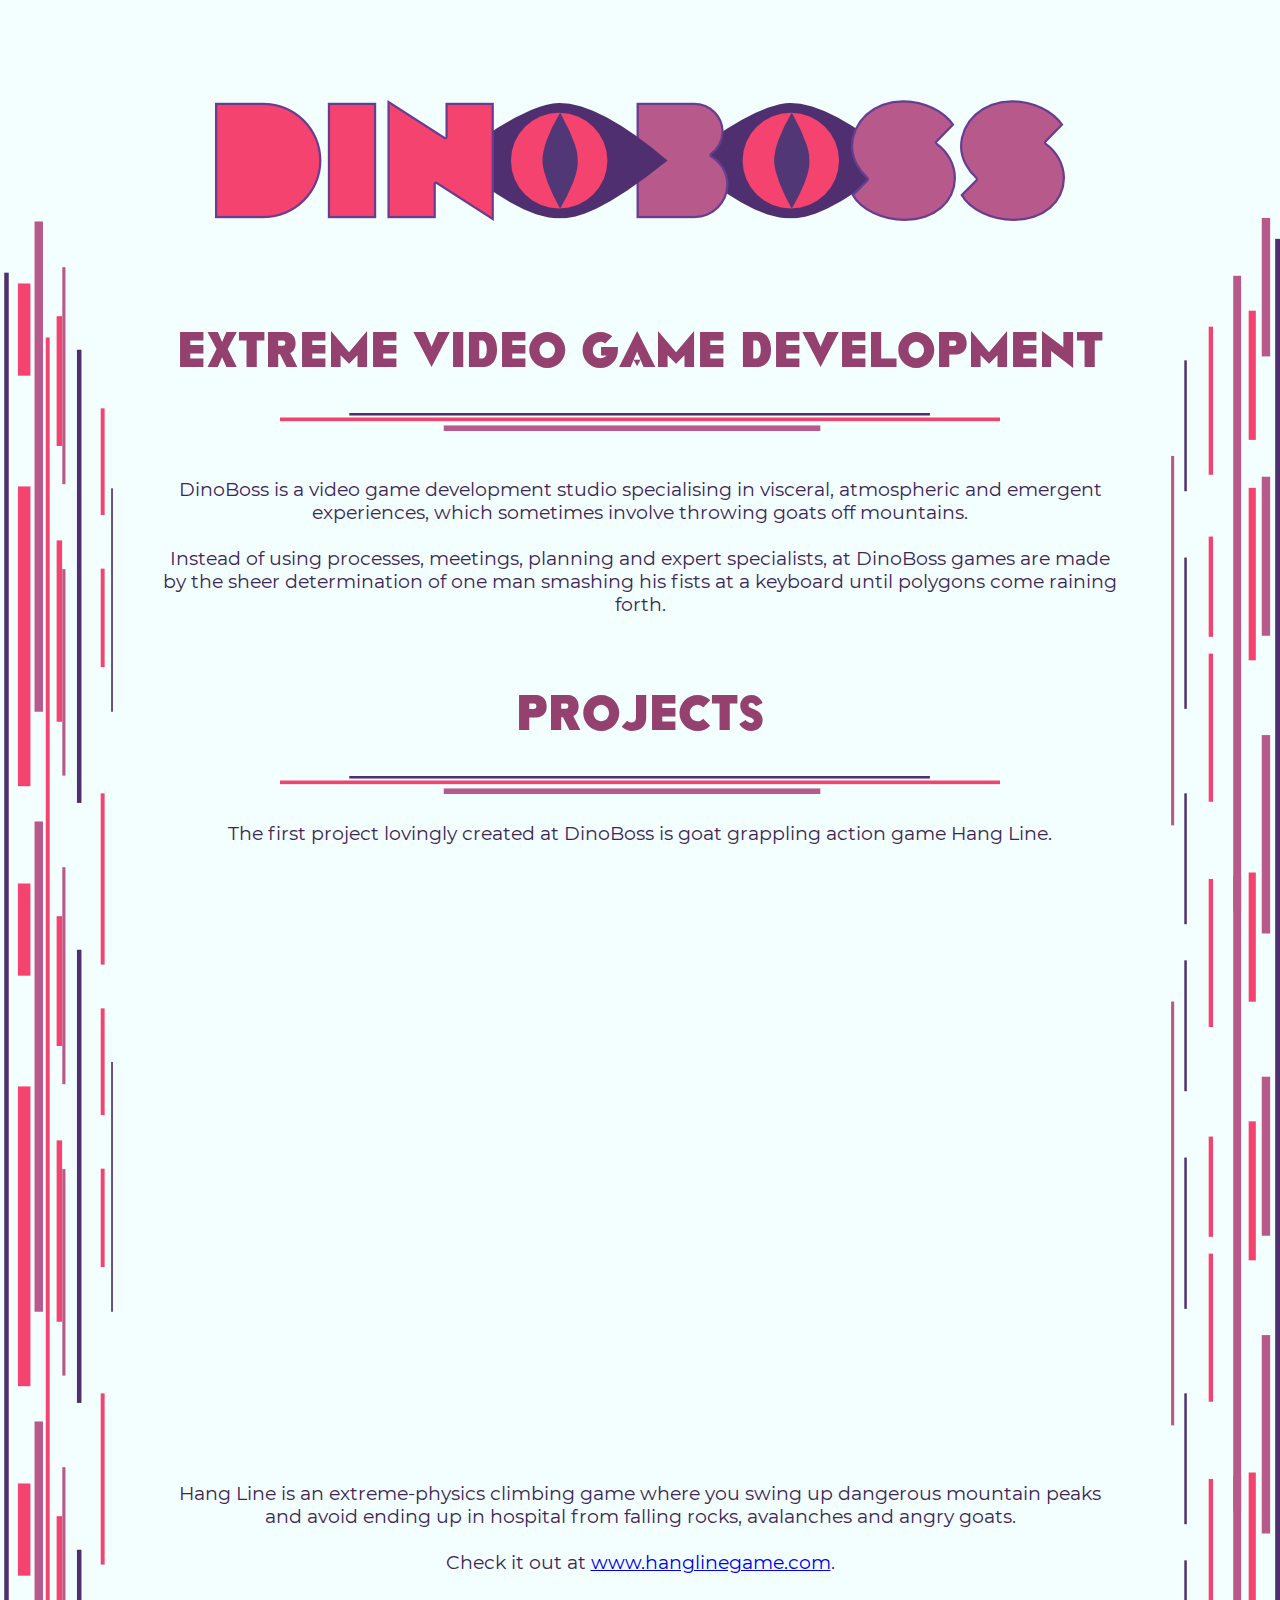
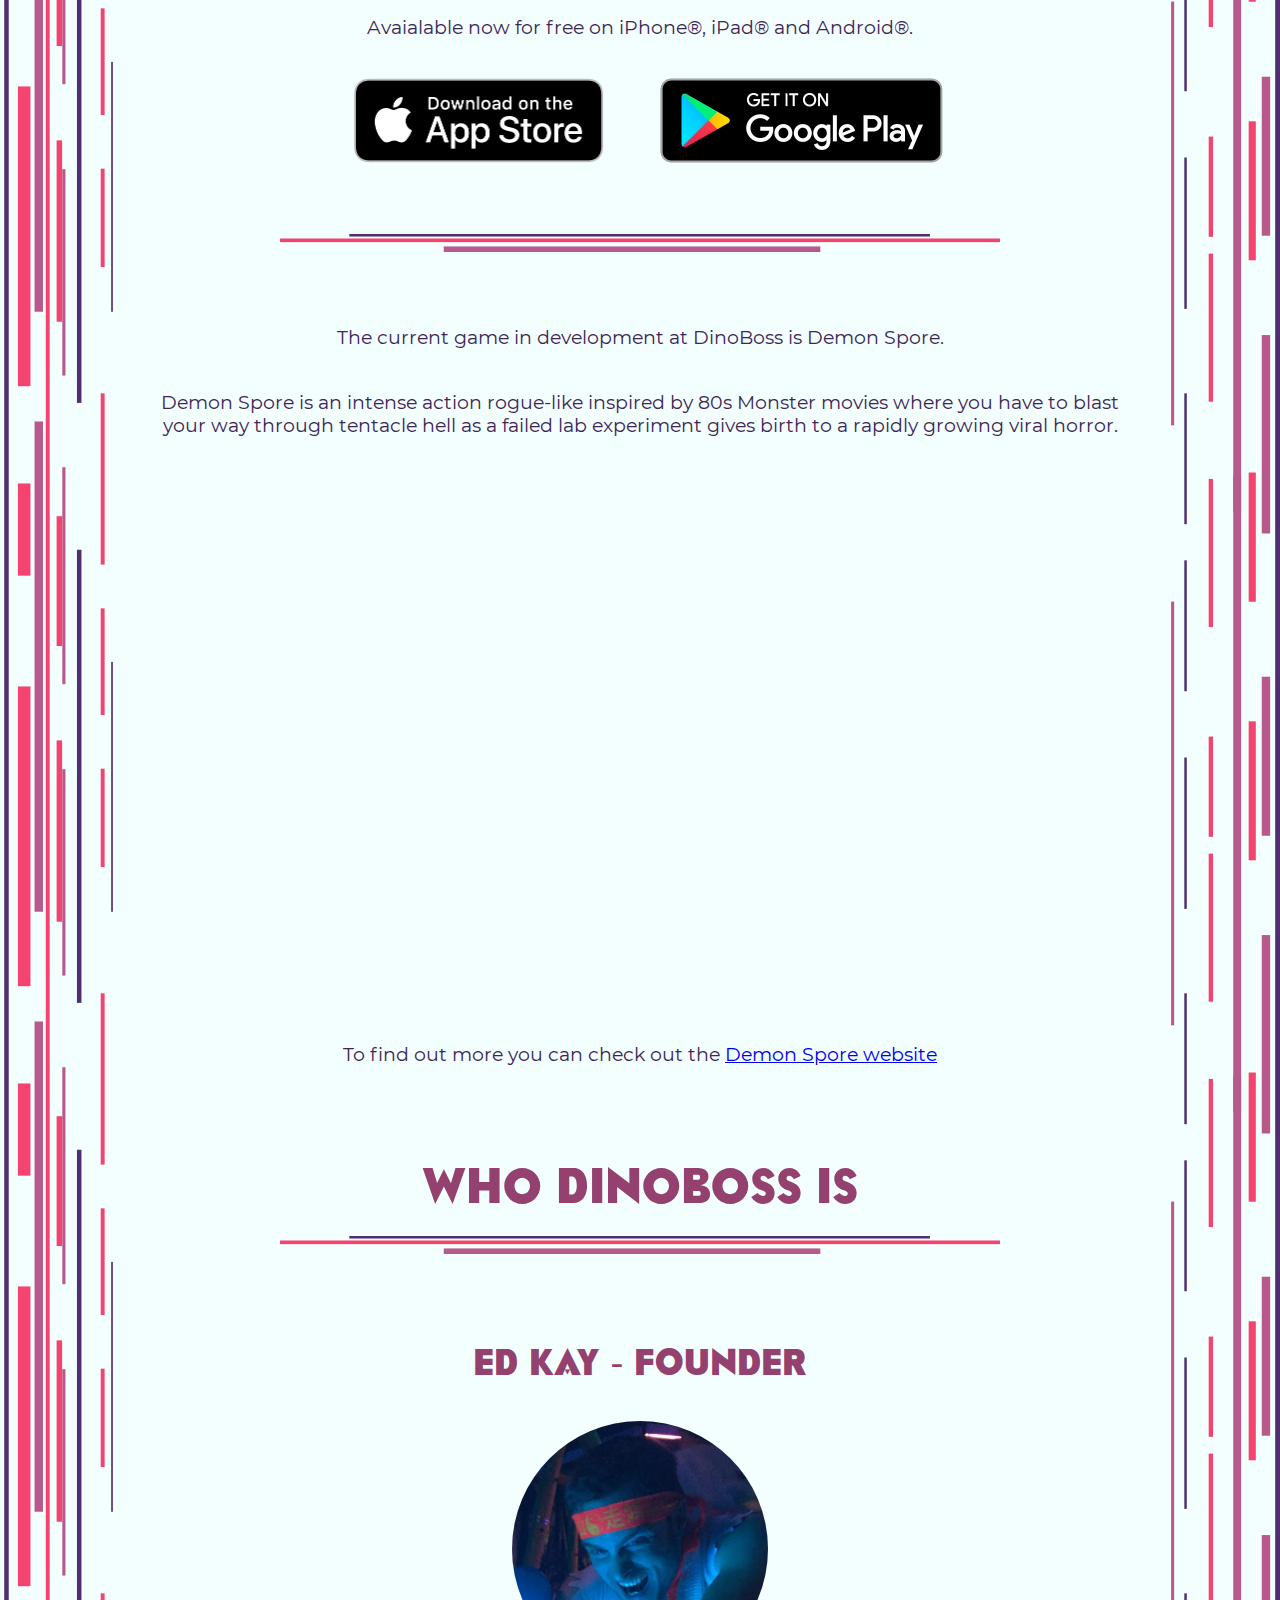
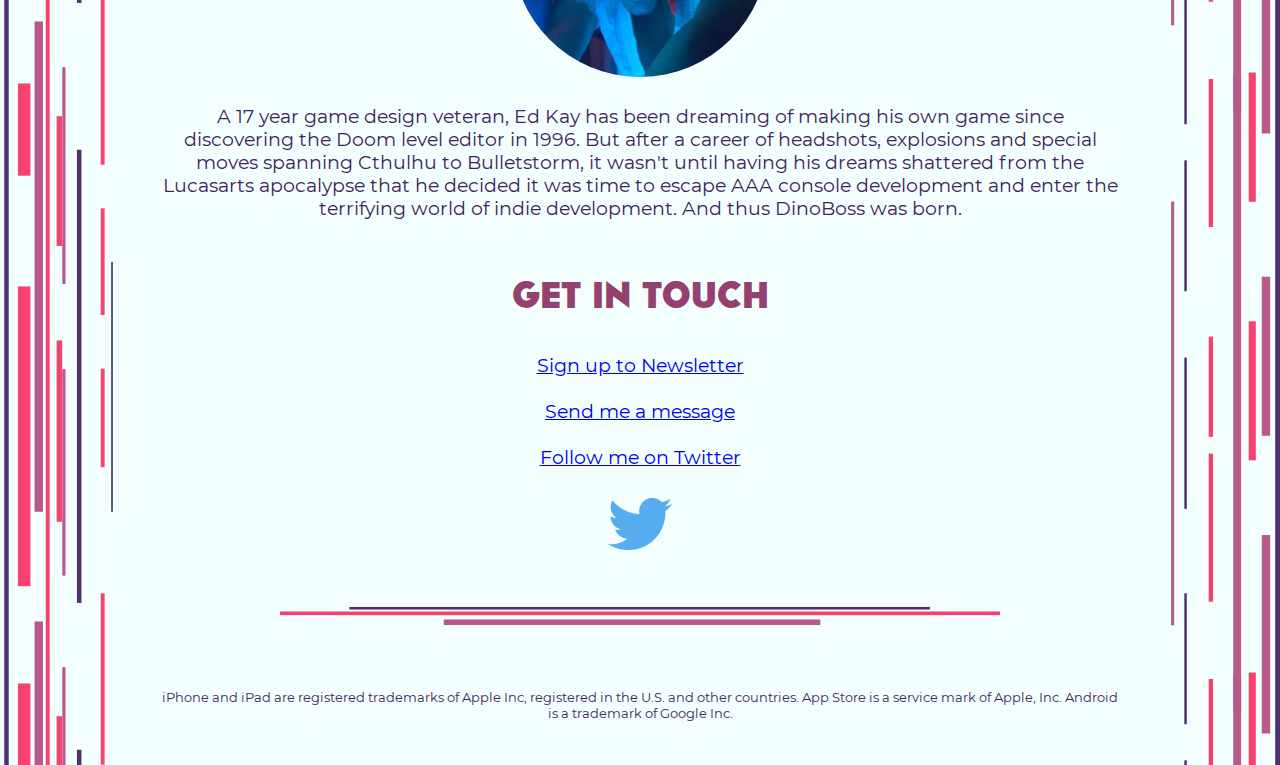
==== index.html @ c94e3060 "Update index.html" ====
<!DOCTYPE html PUBLIC "-//W3C//DTD HTML 4.01//EN" "http://www.w3.org/TR/html4/strict.dtd"><html dir="ltr" lang="en"><head><meta http-equiv="content-type" content="text/html; charset=utf-8">

          <meta name="msvalidate.01" content="3D472DB5EFBF972E5881224D2410BDEE">
          <title>DinoBoss - Extreme video game development</title>
          <link href="MainStyle.css" rel="stylesheet" type="text/css">
          <meta content="Ed Kay" name="author">
          <meta content="DinoBoss is a video game development studio specialising in visceral, atmospheric and emergent experiences, which sometimes involve throwing goats off mountains." name="description">
          <meta content="dino boss, dinoboss, hang line, hangline, line hang, climbing game, mountain climbing, grapple game, swinging, grappling hook, mountain, action game, mobile game, puzzle game, goats, avalanches, falling rocks, physics game, iPhone game, Android game" name="keywords">
          <!-- FB -->
          <meta property="og:title" content="DinoBoss">
          <meta property="og:type" content="website">
          <meta property="og:image" content="http://www.dinoboss.com/Images/HangLinePromoShot.png">
          <meta property="og:url" content="http://www.dinoboss.com">
          <meta property="og:description" content="DinoBoss is a video game development studio specialising in visceral, atmospheric and emergent experiences, which sometimes involve throwing goats off mountains.">
          <!-- TWITTER -->
          <meta name="twitter:card" content="summary">
          <meta name="twitter:url" content="http://www.dinoboss.com">
          <meta name="twitter:title" content="DinoBoss">
          <meta name="twitter:description" content="DinoBoss is a video game development studio specialising in visceral, atmospheric and emergent experiences, which sometimes involve throwing goats off mountains.">
          <meta name="twitter:image" content="http://www.dinoboss.com/Images/HangLinePromoShot.png">

          <!-- Global site tag (gtag.js) - Google Analytics -->
          <script async="" src="https://www.googletagmanager.com/gtag/js?id=UA-115454354-1"></script>
          <script>
            window.dataLayer = window.dataLayer || [];
            function gtag(){dataLayer.push(arguments);}
            gtag('js', new Date());

            gtag('config', 'UA-115454354-1');
          </script>

        </head>
        <body>
          <br><br><br>
          <br><img alt="DinoBoss Logo" src="Images/LogoDinoBoss.png" title="DinoBoss Logo"><br><br><br><br>

            <div class="container">
          <h1>EXTREME VIDEO GAME DEVELOPMENT</h1>
          <img src="Images/WebsiteLineBreak.png">
<p>

  <br>DinoBoss is a video game development studio specialising in visceral, atmospheric and emergent experiences, which sometimes involve throwing goats off mountains.
<br>
<br>
  Instead of using processes, meetings, planning and expert specialists, at DinoBoss games are made by the sheer determination of one man smashing his fists at a keyboard until polygons come raining forth.</p><p><br></p>
<h1>PROJECTS</h1>
<img src="Images/WebsiteLineBreak.png">
          <div align="center"> </div>
<br>The first project lovingly created at DinoBoss is goat grappling action game Hang Line.<br><br>

<br>
<iframe src="https://www.youtube.com/embed/0zS_PjkFmss" allowfullscreen="" width="960" height="540" frameborder="0"></iframe>
<br>
          </div>
<div class="container"> <br><br>Hang Line is an extreme-physics
            climbing game where you swing up dangerous mountain peaks and avoid
            ending up in hospital from falling rocks, avalanches and angry
            goats.</div>
<div class="container"><br></div>
<div class="container">Check it out at <a href="http://www.hanglinegame.com/index.html" title="Hang Line" target="_blank">www.hanglinegame.com</a>.</div>
<div class="container"><br>

<p>
          Avaialable now for free on iPhone®, iPad® and Android®.</p>

          <a href="https://itunes.apple.com/us/app/hang-line-mountain-climber/id1372005090" target="_blank"><img src="Images/BadgeDownloadOnTheAppStore.png" alt="Download on App Store" onload="this.width/=2;this.onload=null;"></a><a href="https://play.google.com/store/apps/details?id=com.yodo1.hanglinerescue" target="_blank"><img src="Images/BadgetDownloadOnGooglePlay.png" alt="Download on Google Play" onload="this.width/=2;this.onload=null;"></a>

          <br><br><br>
          <img src="Images/WebsiteLineBreak.png">
                    <br><br><br><br>
          The current game in development at DinoBoss is Demon Spore.
            <br><br>
                <p>Demon Spore is an intense action rogue-like inspired by 80s Monster movies where you have to blast your way through tentacle hell as a failed lab experiment gives birth to a rapidly growing viral horror.</p>
                <br>

                <iframe width="960" height="540" src="https://www.youtube.com/embed/n76jqC1rNPI" title="Demon Spore" frameborder="0" allow="accelerometer; autoplay; clipboard-write; encrypted-media; gyroscope; picture-in-picture" allowfullscreen>
                </iframe>
                    <p>To find out more you can check out the <a href="http://www.demonspore.com" title="Hang Line" target="_blank">Demon Spore website</a></p>
                      <br><br>

        </div>
<div class="container">
<h1>WHO DINOBOSS IS<img src="Images/WebsiteLineBreak.png"></h1>
<h3><br>ED KAY - FOUNDER</h3><img src="Images/ProfileImage.png"></div>
<div class="container"><br>A 17 year game design veteran, Ed Kay has been dreaming of making his own game since discovering the Doom level editor in 1996. But after a career of headshots, explosions and special moves spanning Cthulhu to Bulletstorm, it wasn't until having his dreams shattered from the Lucasarts apocalypse that he decided it was time to escape AAA console development and enter the terrifying world of indie development. And thus DinoBoss was born.</div>
<div class="container"><br>
<h3>GET IN TOUCH</h3>
    <a target="_top" title="Sign up to Newsletter" href="Newsletter.html">Sign up to Newsletter</a>
    <br><br>
    <a target="_blank" title="Get in touch" href="ContactForm.html">Send me a message
    </a>
  <br><br>
  <a target="_blank" title="Ed on Twitter" href="https://twitter.com/edform">
    Follow me on Twitter</a>
    <br><br>
    <a target="_blank" title="Ed on Twitter" href="https://twitter.com/edform">
    <img style="width: 64px; height: 64px;" alt="Ed on twitter" src="Images/twitter-128.png">
    </a>
<br><br><br>
<img src="Images/WebsiteLineBreak.png"></div><div class="container"><br><br>
<p style="font-size: small;">
iPhone and iPad are registered trademarks of Apple Inc, registered in the U.S. and other countries. App Store is a service mark of Apple, Inc. Android is a trademark of Google Inc.</p>
</div>
<br>
</body></html>
---- MainStyle.css ----
@font-face {

  font-family: "rainfall";

src: url("Fonts/rainfall.otf");
}

@font-face {

  font-family: "montserrat";

src: url("Fonts/montserrat-regular.ttf");
}

body {
  font-family: "montserrat";
  color: #3E2556;
  background-color: #F3FFFF;
  font-variant: normal;
  background-image: url("Images/WebsiteDinobossBackgroundTop.png"), url("Images/WebsiteDinobossBackground.png");
  background-repeat: no-repeat, repeat-y;
  letter-spacing: normal;
  word-spacing: normal;
  -moz-text-size-adjust: 200%;
  -webkit-text-size-adjust: 200%;
  -ms-text-size-adjust: 200%;
    background-position: center top;
    text-align: center;
}

.column-left {
  float: left;
  width: 33%;
}

.column-right {
  float: right;
  width: 33%;
}

.column-center {
  display: inline-block;
  width: 33%;
}

.halfscaledimage {
  transform: scale(0.5);
  display: block;
  margin-right: auto;
  margin-left: auto;
}

.container {
  width: 960px;
  margin-right: auto;
  margin-left: auto;
}

.screenshots {
  width: 960px;
  margin-right: auto;
  margin-left: auto;
  transform: scale(0.5);
}

h1 {
  font-family: "rainfall";
  color: #95416F;
  letter-spacing: normal;
  word-spacing: normal;
  font-size: 50px;
  font-weight: normal;
  -moz-text-size-adjust: 200%;
  -webkit-text-size-adjust: 200%;
  -ms-text-size-adjust: 200%;
}

h2 {
  font-size: 26px;
  font-weight: normal;
}

h3 {
  font-family: "rainfall";
  font-size: 37px;
  color: #95416F;
  border-top-style: none;
  border-right-style: none;
  border-bottom-style: none;
  border-left-style: none;
  font-weight: normal;
  letter-spacing: normal;
  word-spacing: normal;
}

form {
  background-color: #F1D0DB;
  margin-right: auto;
  margin-left: auto;
  width: 760px;
  border-top-color: #5d3f82;
  border-right-color: #5d3f82;
  border-bottom-color: #5d3f82;
  border-left-color: #5d3f82;
  border-top-width: 0px;
  border-right-width: 0px;
  border-bottom-width: 0px;
  border-left-width: 0px;
  border-top-style: solid;
  border-right-style: solid;
  border-bottom-style: solid;
  border-left-style: solid;
  border-radius: 10px;
  padding-top: 0px;
  padding-right: 0px;
  padding-bottom: 0px;
  padding-left: 0px;
}

.txtbox {
  width: 240px;
}

.field_label {
  text-align: right;
}

.field_input {
  text-align: left;
}

input {
  font-family: "montserrat";
  font-size: 22px;
  font-style: normal;
  font-weight: normal;
  padding-top: 5px;
  padding-right: 5px;
  padding-bottom: 5px;
  padding-left: 5px;
  border-top-width: 3px;
  border-right-width: 3px;
  border-bottom-width: 3px;
  border-left-width: 3px;
  border-top-style: solid;
  border-right-style: solid;
  border-bottom-style: solid;
  border-left-style: solid;
  border-top-color: #63369e;
  border-right-color: #63369e;
  border-bottom-color: #63369e;
  border-left-color: #63369e;
  border-radius: 5px;
}

input[type="text"] {
  width: 300px;
}

input[type="email"] {
  width: 300px;
}

input[type="text"]:focus {
  border-top-color: #333333;
  border-right-color: #333333;
  border-bottom-color: #333333;
  border-left-color: #333333;
  border-top-width: 4px;
  border-right-width: 4px;
  border-bottom-width: 4px;
  border-left-width: 4px;
}

input[type="submit"] {
animation-name: flashanim;
animation-duration: 3s;
animation-iteration-count: infinite;
}

textarea
{
   font-size: 16px;
}


.attentiongrabberbutton {
    animation-name: flashanim;
    animation-duration: 3s;
    animation-iteration-count: infinite;
}

.button {
  font-family: "rainfall";
  font-size: 32px;
  color: #ffffff;
  background-color: #63369e;
  padding-top: 15px;
  padding-right: 50px;
  padding-left: 50px;
  padding-bottom: 10px;
  background-image: none;
  background-repeat: repeat;
  background-attachment: scroll;
  background-position: 0% 0%;
  border-top-width: 0px;
  border-right-width: 0px;
  border-bottom-width: 0px;
  border-left-width: 0px;
  border-top-style: none;
  border-right-style: none;
  border-bottom-style: none;
  border-left-style: none;
  cursor: pointer;
  border-radius: 12px;

    position: relative;
    border: none;
    text-align: center;
    -webkit-transition-duration: 0.4s; /* Safari */
    transition-duration: 0.4s;
    text-decoration: none;
    overflow: hidden;
    cursor: pointer;
}

.button:active {
  animation-name: buttonanimonclick;
  animation-duration: 1s;
}


@keyframes buttonanimonclick {
      from {
        background-color: #DEDCF5;
      }

      50% {
        background-color: #63369e;
      }

      to {
        background-color: #DEDCF5;
      }
}

@keyframes flashanim {
      from {
        background-color: #CC0066;
      }

      50% {
        background-color: #DEDCF5;
      }

      to {
        background-color: #CC0066;
      }
}

@keyframes flashanimborder {
      from {
        border-color: #63369e;
        background-color: #FFFFFF;
      }

      50% {
        border-color: #DEDCF5;
        background-color: #ccc9f2;
      }

      to {
        border-color: #63369e;
        background-color: #FFFFFF;
      }
}

@keyframes pulse {
  from {
    transform: scale3d(1, 1, 1);
  }

  50% {
    transform: scale3d(1.1, 1.1, 1.1);
  }

  to {
    transform: scale3d(1, 1, 1);
  }
}

@media (min-width: 858px) {
    html {
        font-size: 25px;
    }
}

@media (min-width: 780px) {
    html {
        font-size: 23px;
    }
}

@media (min-width: 702px) {
    html {
        font-size: 21px;
    }
}

@media (min-width: 724px) {
    html {
        font-size: 19px;
    }
}

@media (max-width: 623px) {
    html {
        font-size: 17px;
    }
}
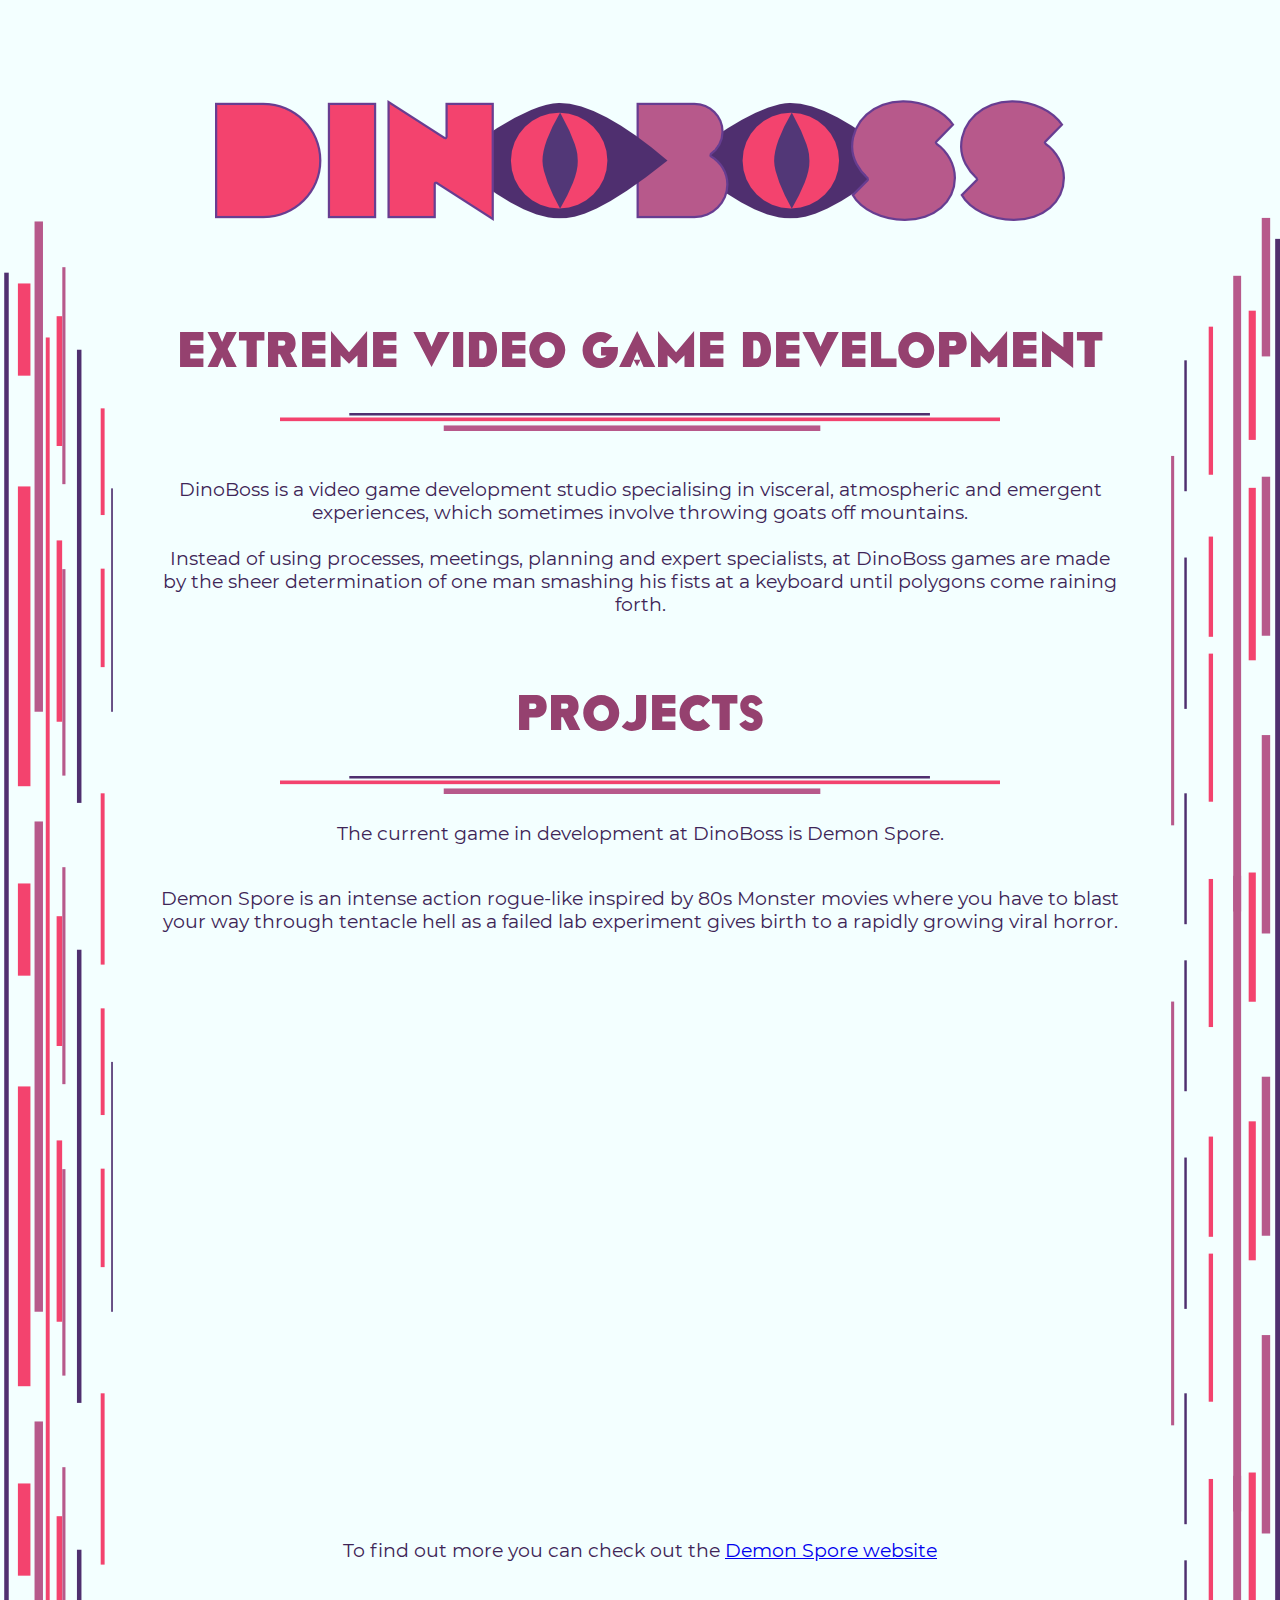
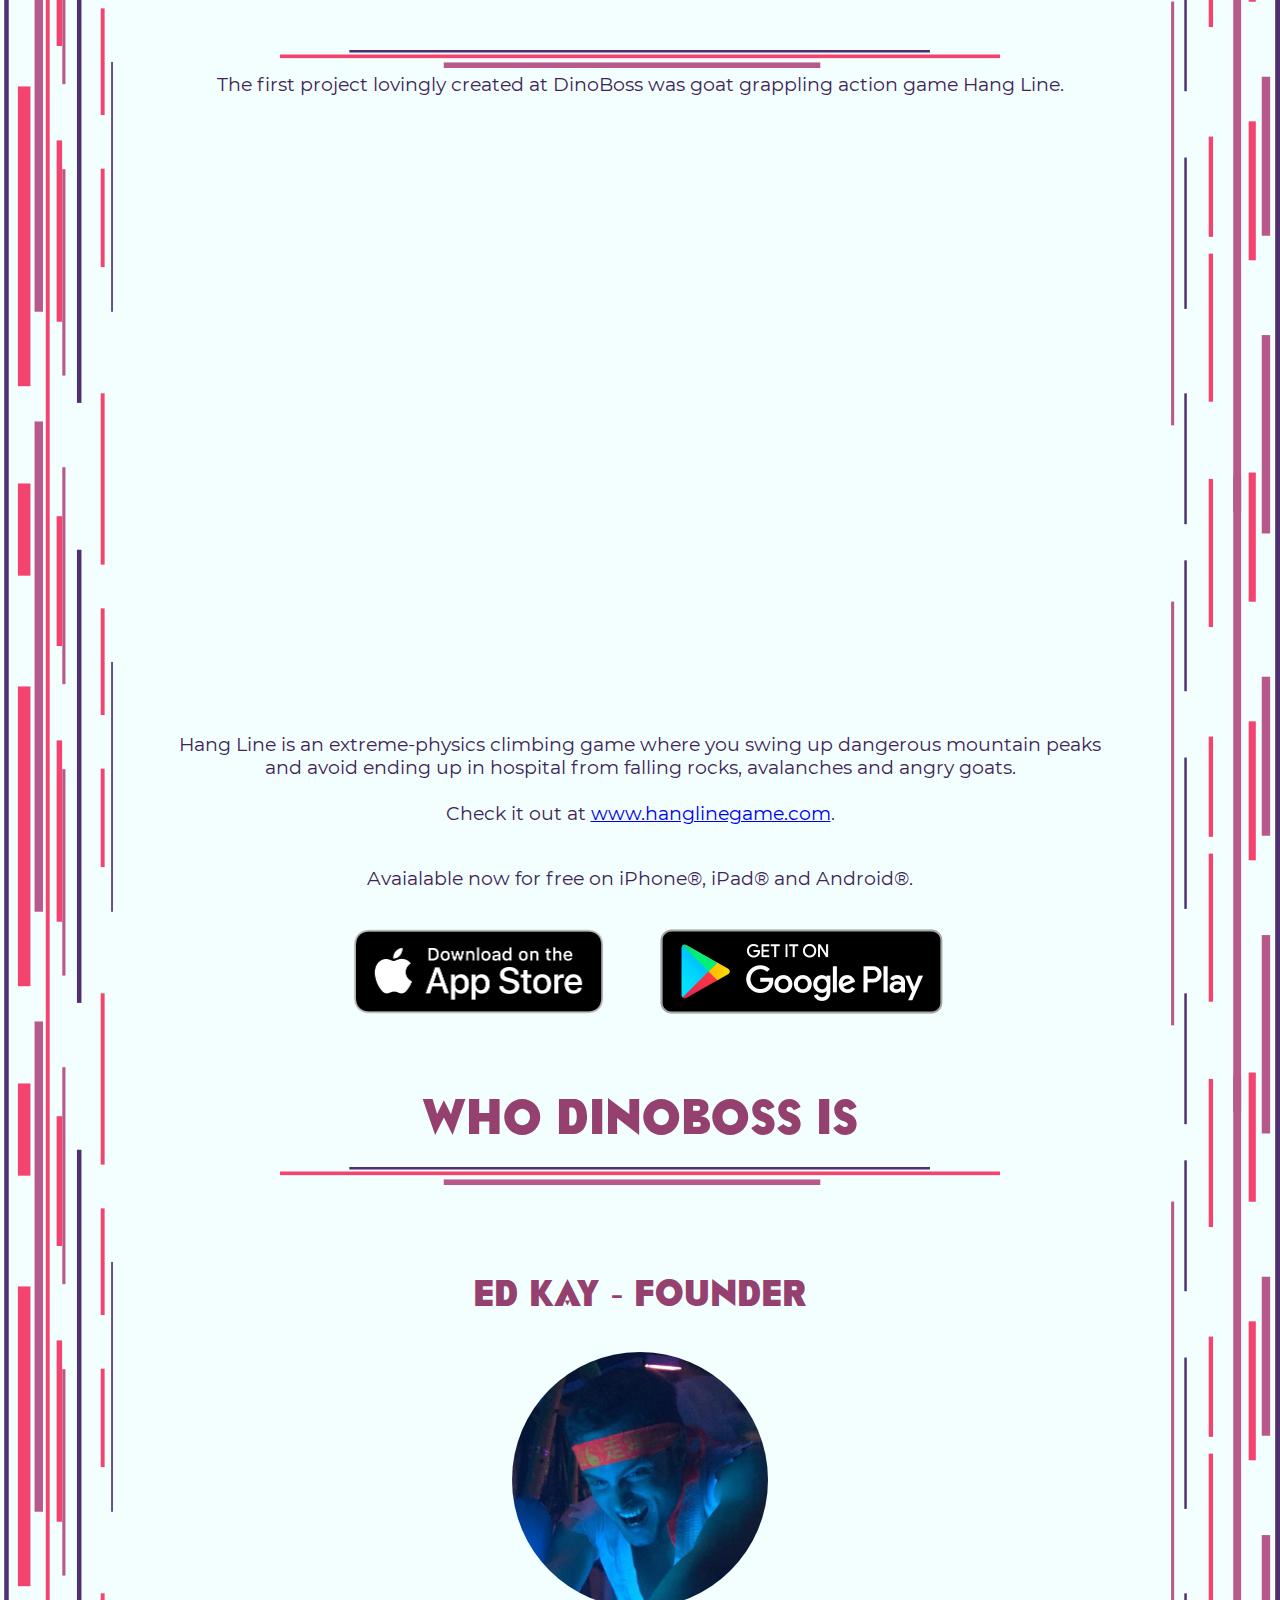
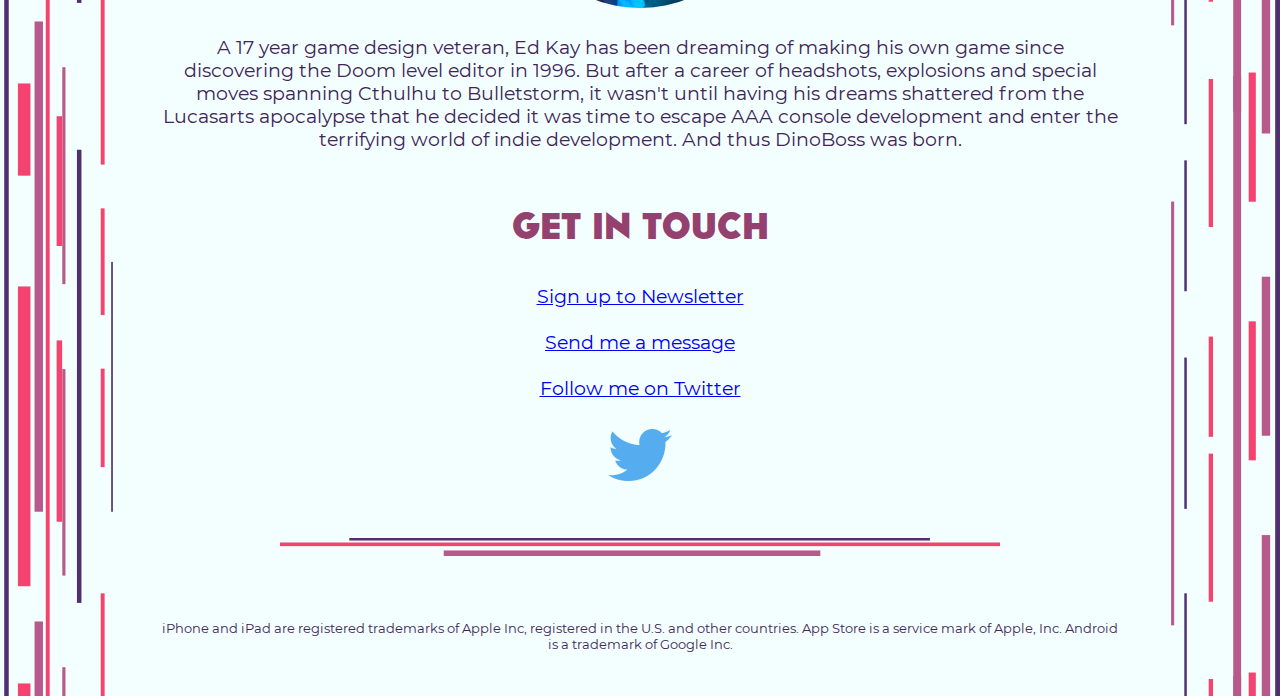
==== commit f7e4fbf4: "Update index.html" ====
--- a/index.html
+++ b/index.html
@@ -47,9 +47,22 @@
 <br>
   Instead of using processes, meetings, planning and expert specialists, at DinoBoss games are made by the sheer determination of one man smashing his fists at a keyboard until polygons come raining forth.</p><p><br></p>
 <h1>PROJECTS</h1>
+
 <img src="Images/WebsiteLineBreak.png">
-          <div align="center"> </div>
-<br>The first project lovingly created at DinoBoss is goat grappling action game Hang Line.<br><br>
+          <br><br>
+The current game in development at DinoBoss is Demon Spore.
+  <br><br>
+      <p>Demon Spore is an intense action rogue-like inspired by 80s Monster movies where you have to blast your way through tentacle hell as a failed lab experiment gives birth to a rapidly growing viral horror.</p>
+      <br>
+
+      <iframe width="960" height="540" src="https://www.youtube.com/embed/n76jqC1rNPI" title="Demon Spore" frameborder="0" allow="accelerometer; autoplay; clipboard-write; encrypted-media; gyroscope; picture-in-picture" allowfullscreen>
+      </iframe>
+          <p>To find out more you can check out the <a href="http://www.demonspore.com" title="Hang Line" target="_blank">Demon Spore website</a></p>
+            <br><br><br>
+
+<img src="Images/WebsiteLineBreak.png">
+
+<br>The first project lovingly created at DinoBoss was goat grappling action game Hang Line.<br><br>
 
 <br>
 <iframe src="https://www.youtube.com/embed/0zS_PjkFmss" allowfullscreen="" width="960" height="540" frameborder="0"></iframe>
@@ -68,19 +81,7 @@
 
           <a href="https://itunes.apple.com/us/app/hang-line-mountain-climber/id1372005090" target="_blank"><img src="Images/BadgeDownloadOnTheAppStore.png" alt="Download on App Store" onload="this.width/=2;this.onload=null;"></a><a href="https://play.google.com/store/apps/details?id=com.yodo1.hanglinerescue" target="_blank"><img src="Images/BadgetDownloadOnGooglePlay.png" alt="Download on Google Play" onload="this.width/=2;this.onload=null;"></a>
 
-          <br><br><br>
-          <img src="Images/WebsiteLineBreak.png">
-                    <br><br><br><br>
-          The current game in development at DinoBoss is Demon Spore.
-            <br><br>
-                <p>Demon Spore is an intense action rogue-like inspired by 80s Monster movies where you have to blast your way through tentacle hell as a failed lab experiment gives birth to a rapidly growing viral horror.</p>
-                <br>
-
-                <iframe width="960" height="540" src="https://www.youtube.com/embed/n76jqC1rNPI" title="Demon Spore" frameborder="0" allow="accelerometer; autoplay; clipboard-write; encrypted-media; gyroscope; picture-in-picture" allowfullscreen>
-                </iframe>
-                    <p>To find out more you can check out the <a href="http://www.demonspore.com" title="Hang Line" target="_blank">Demon Spore website</a></p>
-                      <br><br>
-
+  <br><br>
         </div>
 <div class="container">
 <h1>WHO DINOBOSS IS<img src="Images/WebsiteLineBreak.png"></h1>
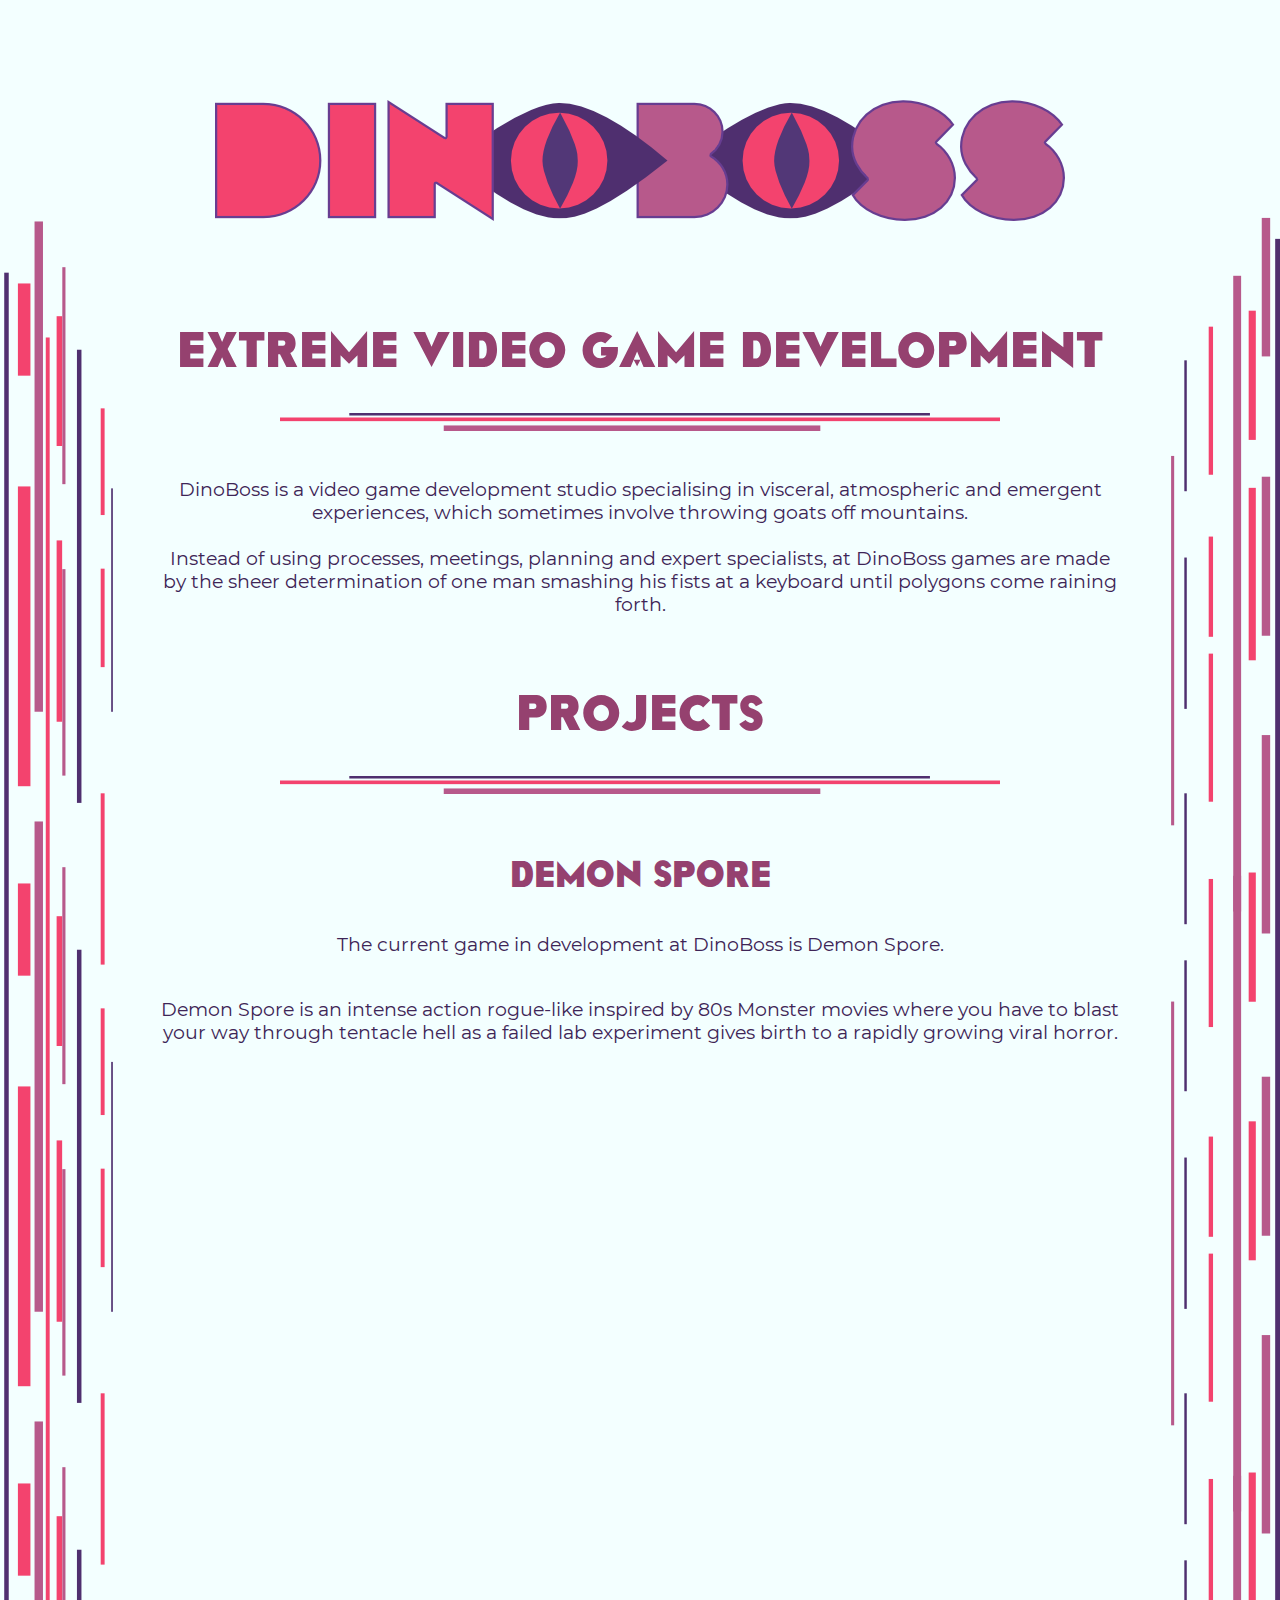
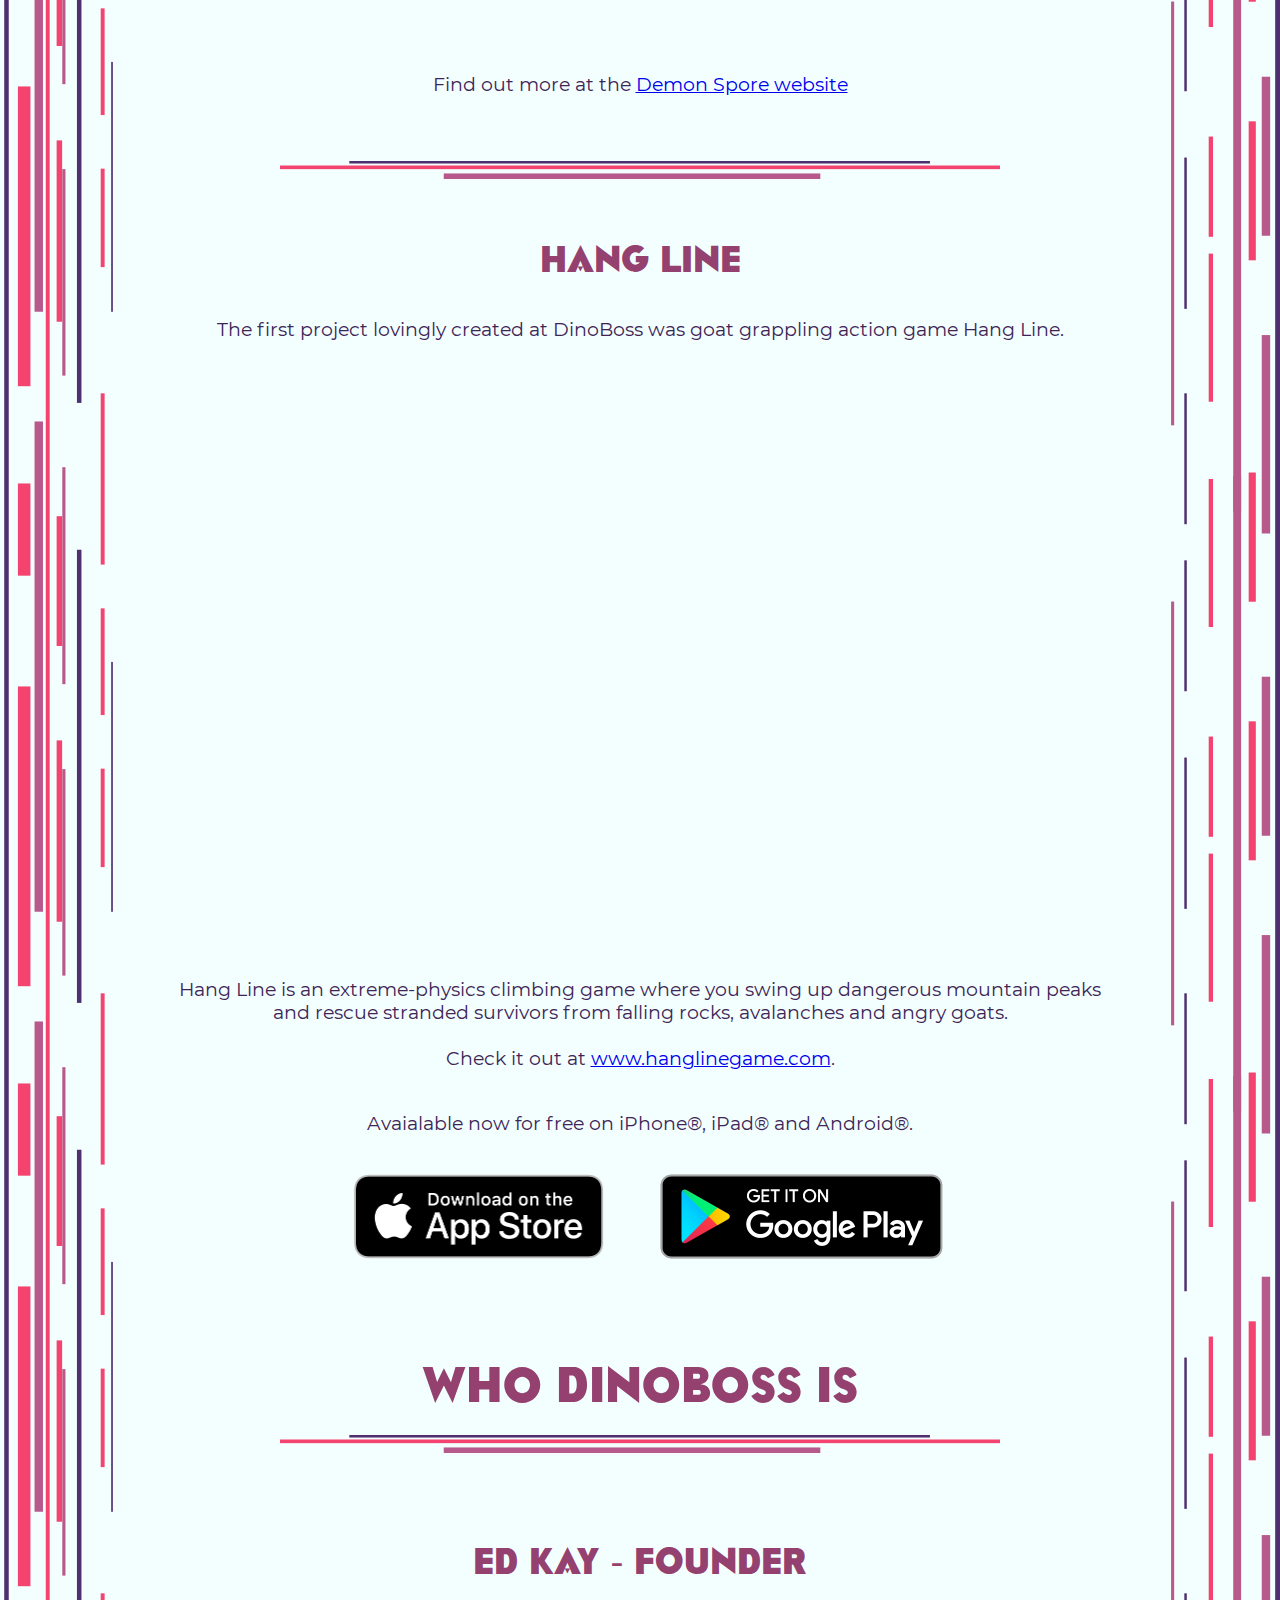
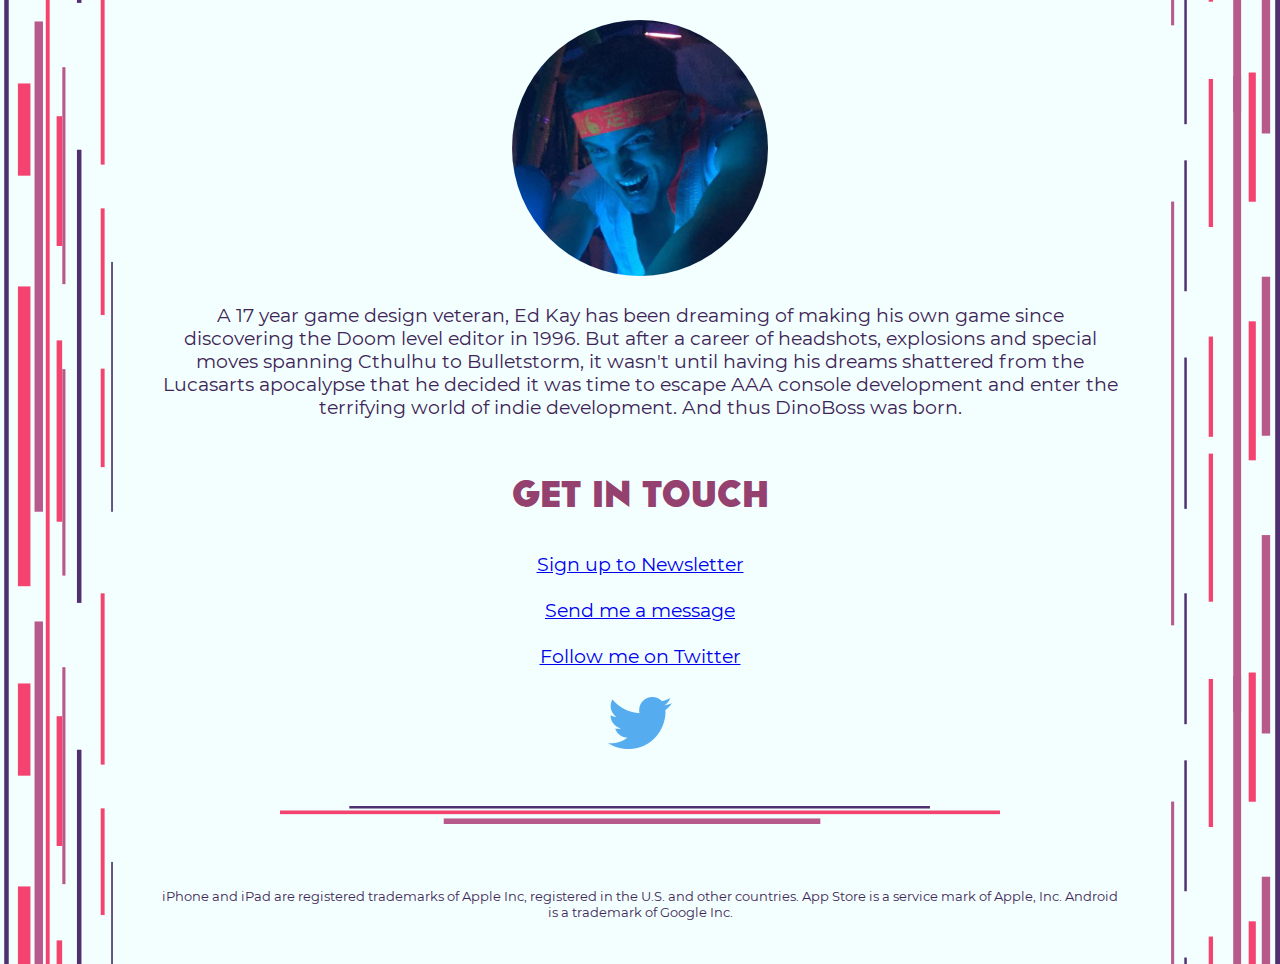
==== commit 0c426d4f: "Update index.html" ====
--- a/index.html
+++ b/index.html
@@ -50,27 +50,29 @@
 
 <img src="Images/WebsiteLineBreak.png">
           <br><br>
+          <h3>Demon Spore</h3>
 The current game in development at DinoBoss is Demon Spore.
   <br><br>
       <p>Demon Spore is an intense action rogue-like inspired by 80s Monster movies where you have to blast your way through tentacle hell as a failed lab experiment gives birth to a rapidly growing viral horror.</p>
       <br>
 
       <iframe width="960" height="540" src="https://www.youtube.com/embed/n76jqC1rNPI" title="Demon Spore" frameborder="0" allow="accelerometer; autoplay; clipboard-write; encrypted-media; gyroscope; picture-in-picture" allowfullscreen>
-      </iframe>
-          <p>To find out more you can check out the <a href="http://www.demonspore.com" title="Hang Line" target="_blank">Demon Spore website</a></p>
-            <br><br><br>
+      </iframe><br><br>
+          <p>Find out more at the <a href="http://www.demonspore.com" title="Hang Line" target="_blank">Demon Spore website</a></p>
+            <br><br>
 
 <img src="Images/WebsiteLineBreak.png">
-
-<br>The first project lovingly created at DinoBoss was goat grappling action game Hang Line.<br><br>
+<br>
+<br>
+<h3>Hang Line</h3>
+The first project lovingly created at DinoBoss was goat grappling action game Hang Line.<br><br>
 
 <br>
 <iframe src="https://www.youtube.com/embed/0zS_PjkFmss" allowfullscreen="" width="960" height="540" frameborder="0"></iframe>
 <br>
           </div>
 <div class="container"> <br><br>Hang Line is an extreme-physics
-            climbing game where you swing up dangerous mountain peaks and avoid
-            ending up in hospital from falling rocks, avalanches and angry
+            climbing game where you swing up dangerous mountain peaks and rescue stranded survivors from falling rocks, avalanches and angry
             goats.</div>
 <div class="container"><br></div>
 <div class="container">Check it out at <a href="http://www.hanglinegame.com/index.html" title="Hang Line" target="_blank">www.hanglinegame.com</a>.</div>
@@ -81,7 +83,7 @@
 
           <a href="https://itunes.apple.com/us/app/hang-line-mountain-climber/id1372005090" target="_blank"><img src="Images/BadgeDownloadOnTheAppStore.png" alt="Download on App Store" onload="this.width/=2;this.onload=null;"></a><a href="https://play.google.com/store/apps/details?id=com.yodo1.hanglinerescue" target="_blank"><img src="Images/BadgetDownloadOnGooglePlay.png" alt="Download on Google Play" onload="this.width/=2;this.onload=null;"></a>
 
-  <br><br>
+  <br><br><br>
         </div>
 <div class="container">
 <h1>WHO DINOBOSS IS<img src="Images/WebsiteLineBreak.png"></h1>
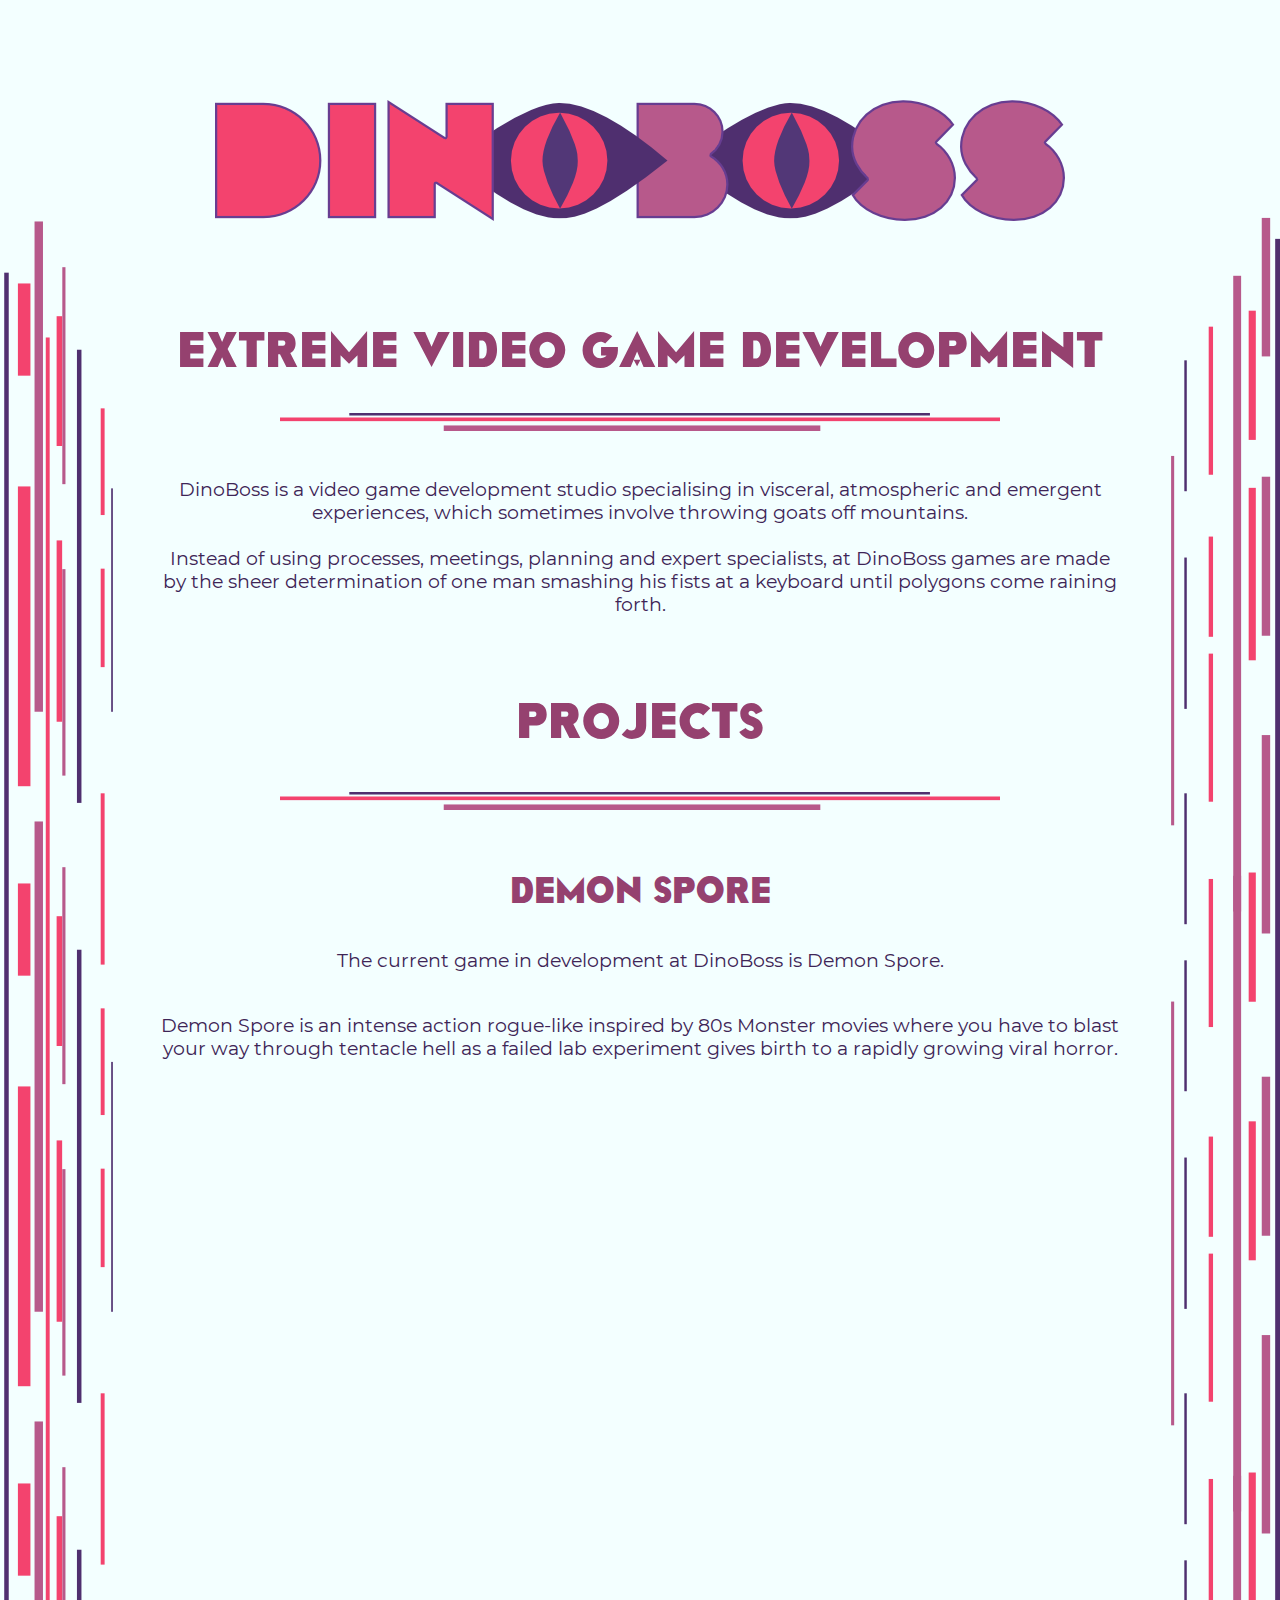
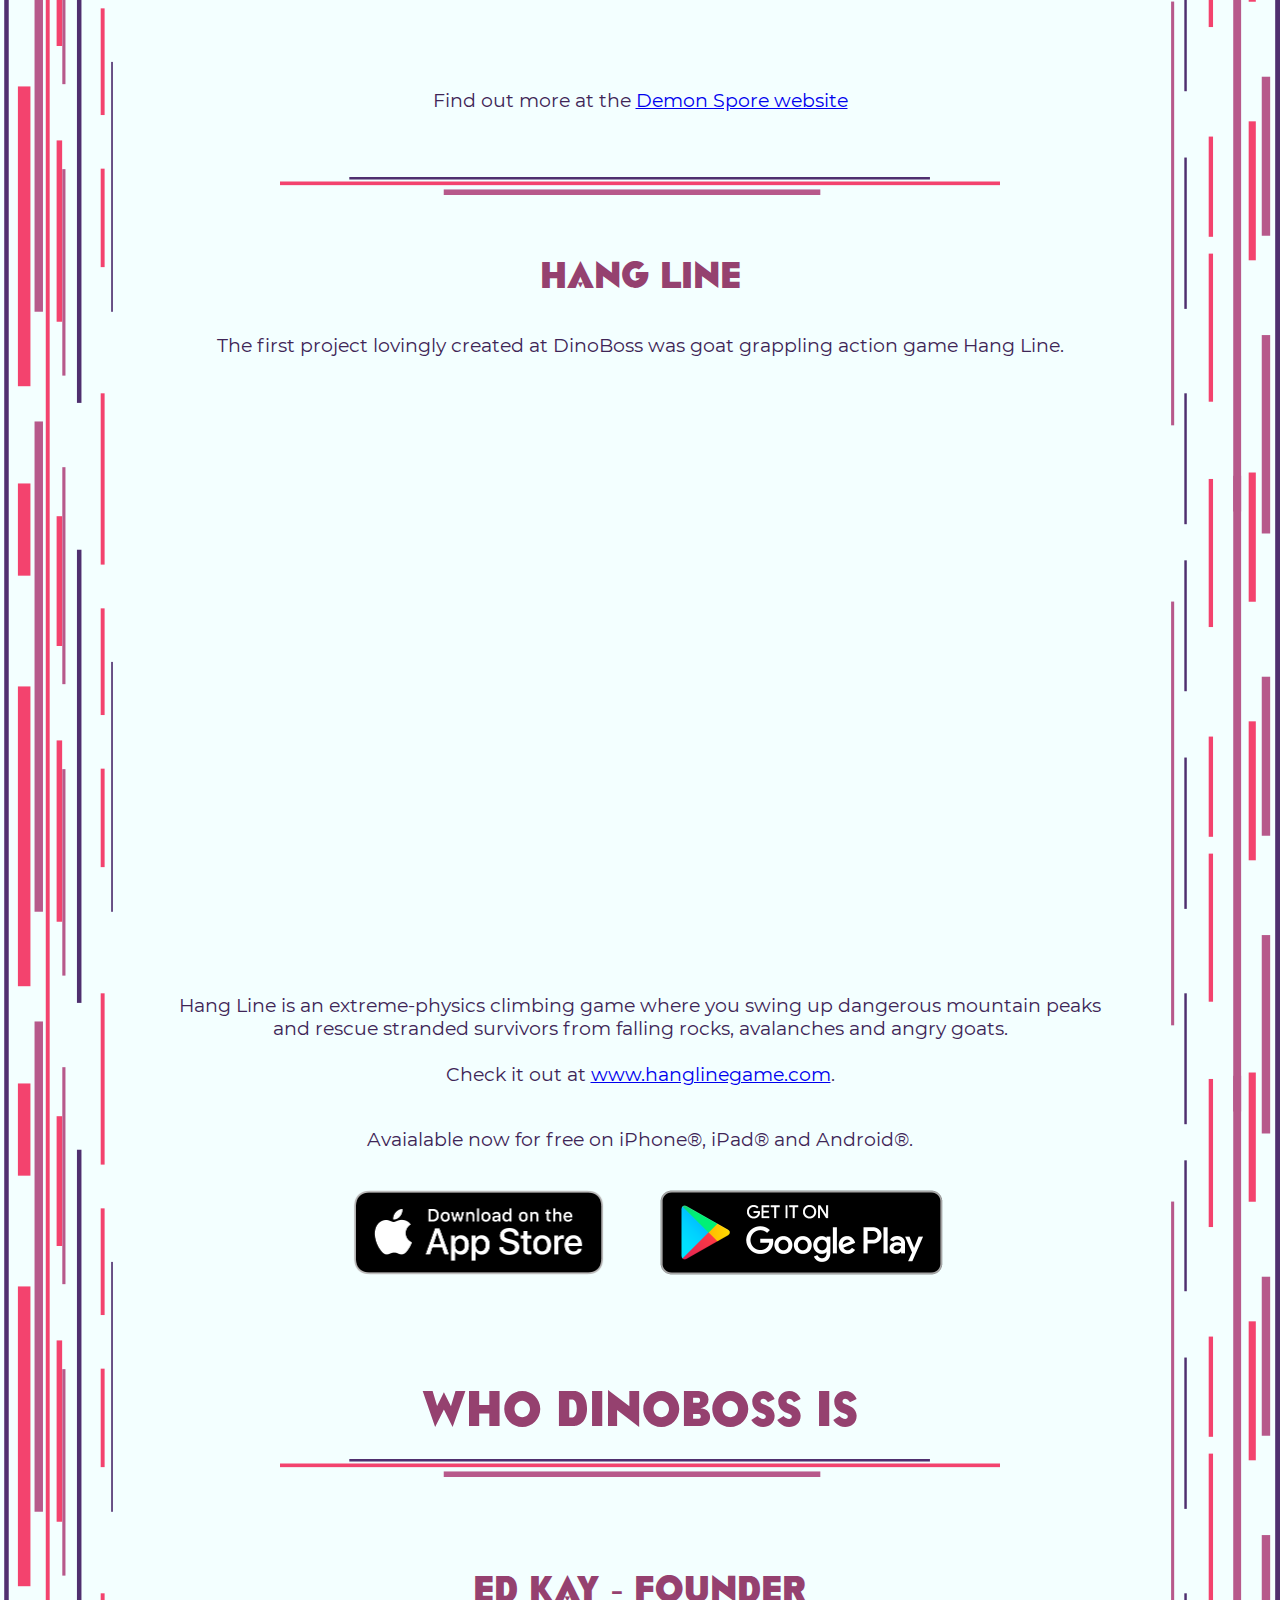
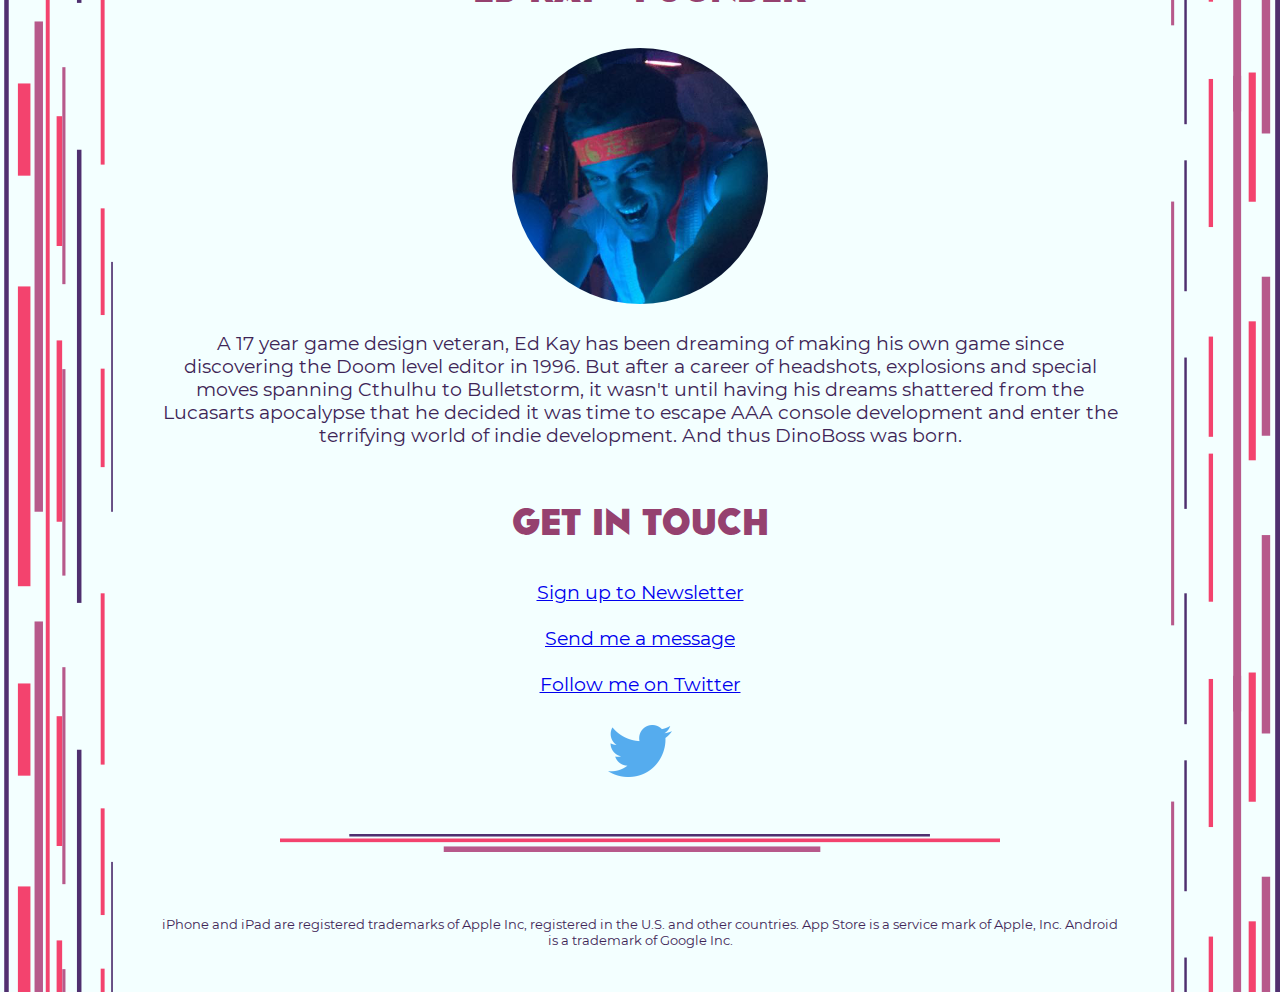
==== commit 5c7dca6f: "Reducing number of h1s" ====
--- a/index.html
+++ b/index.html
@@ -46,7 +46,7 @@
 <br>
 <br>
   Instead of using processes, meetings, planning and expert specialists, at DinoBoss games are made by the sheer determination of one man smashing his fists at a keyboard until polygons come raining forth.</p><p><br></p>
-<h1>PROJECTS</h1>
+<h2>PROJECTS</h2>
 
 <img src="Images/WebsiteLineBreak.png">
           <br><br>
@@ -86,14 +86,14 @@
   <br><br><br>
         </div>
 <div class="container">
-<h1>WHO DINOBOSS IS<img src="Images/WebsiteLineBreak.png"></h1>
+<h2>WHO DINOBOSS IS<img src="Images/WebsiteLineBreak.png"></h2>
 <h3><br>ED KAY - FOUNDER</h3><img src="Images/ProfileImage.png"></div>
 <div class="container"><br>A 17 year game design veteran, Ed Kay has been dreaming of making his own game since discovering the Doom level editor in 1996. But after a career of headshots, explosions and special moves spanning Cthulhu to Bulletstorm, it wasn't until having his dreams shattered from the Lucasarts apocalypse that he decided it was time to escape AAA console development and enter the terrifying world of indie development. And thus DinoBoss was born.</div>
 <div class="container"><br>
 <h3>GET IN TOUCH</h3>
     <a target="_top" title="Sign up to Newsletter" href="Newsletter.html">Sign up to Newsletter</a>
     <br><br>
-    <a target="_blank" title="Get in touch" href="ContactForm.html">Send me a message
+    <a target="_top" title="Get in touch" href="ContactForm.html">Send me a message
     </a>
   <br><br>
   <a target="_blank" title="Ed on Twitter" href="https://twitter.com/edform">
--- a/MainStyle.css
+++ b/MainStyle.css
@@ -76,8 +76,15 @@
 }
 
 h2 {
-  font-size: 26px;
-  font-weight: normal;
+  font-family: "rainfall";
+  color: #95416F;
+  letter-spacing: normal;
+  word-spacing: normal;
+  font-size: 50px;
+  font-weight: normal;
+  -moz-text-size-adjust: 200%;
+  -webkit-text-size-adjust: 200%;
+  -ms-text-size-adjust: 200%;
 }
 
 h3 {
@@ -91,6 +98,11 @@
   font-weight: normal;
   letter-spacing: normal;
   word-spacing: normal;
+}
+
+h4 {
+  font-size: 26px;
+  font-weight: normal;
 }
 
 form {
@@ -173,6 +185,7 @@
 }
 
 input[type="submit"] {
+width: 220px;
 animation-name: flashanim;
 animation-duration: 3s;
 animation-iteration-count: infinite;
@@ -195,6 +208,7 @@
   font-size: 32px;
   color: #ffffff;
   background-color: #63369e;
+  width: 320px;
   padding-top: 15px;
   padding-right: 50px;
   padding-left: 50px;
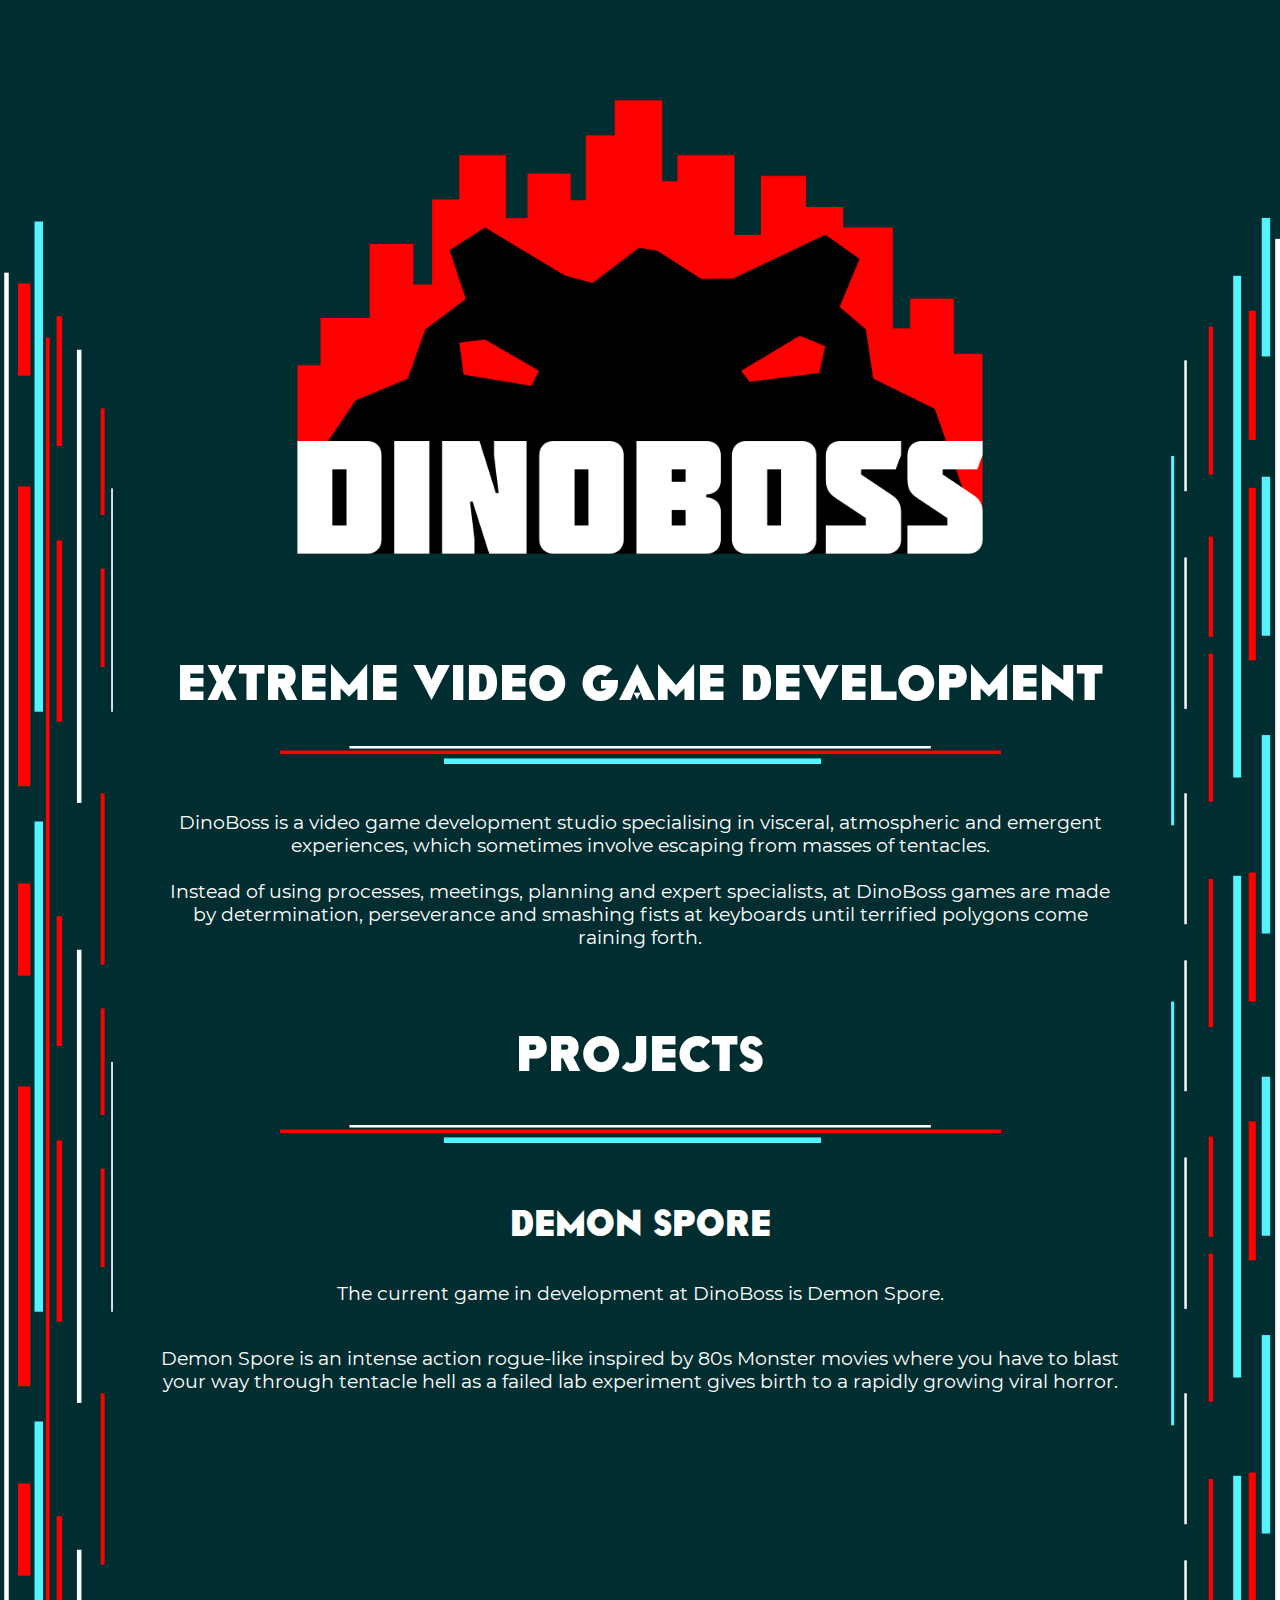
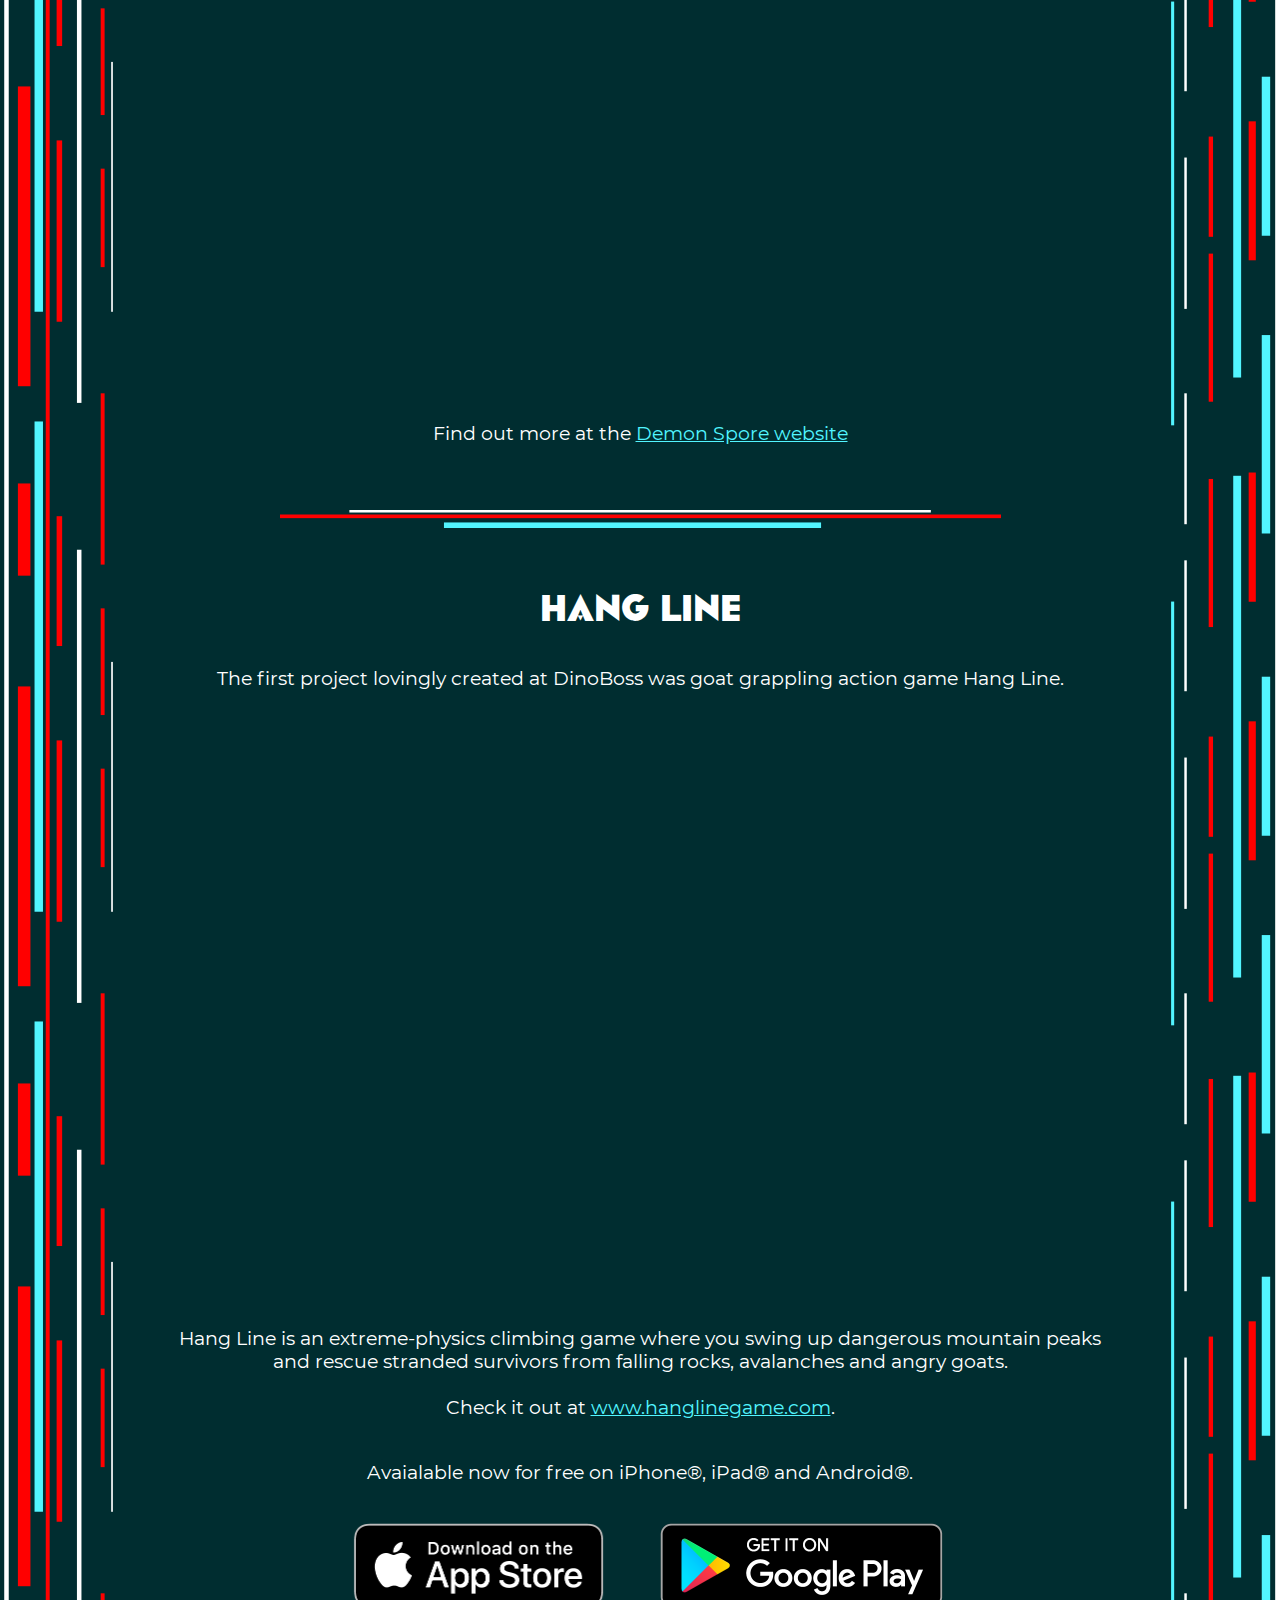
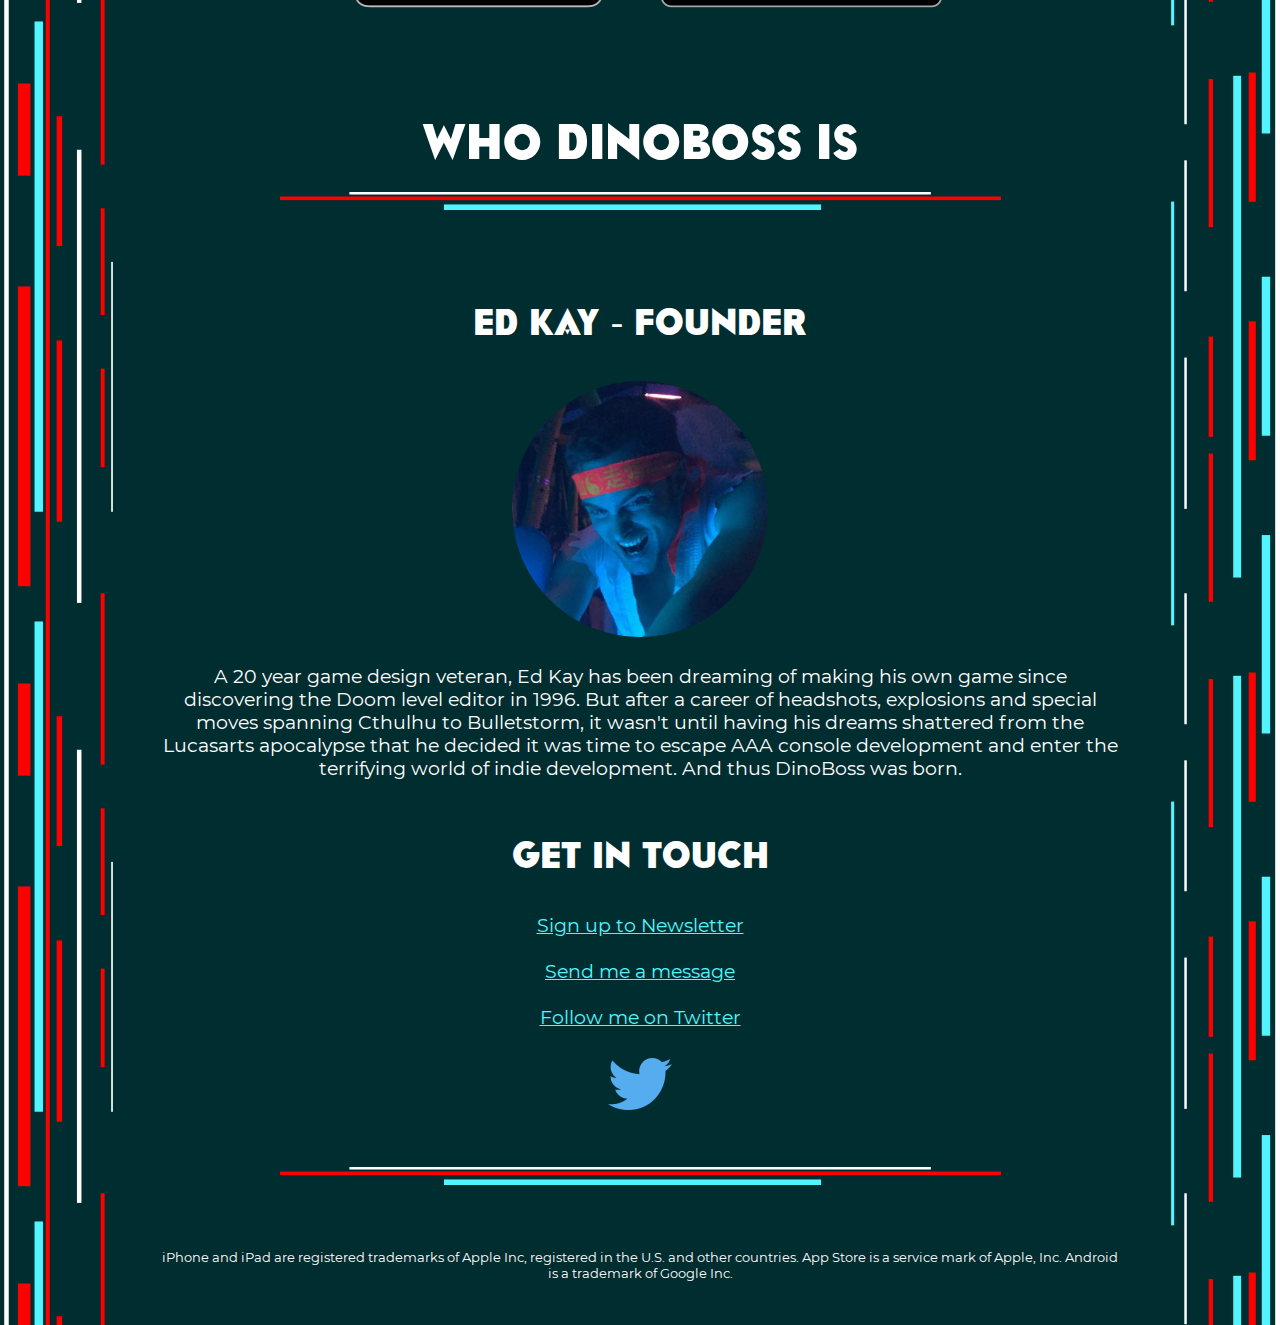
==== commit b8ea3935: "Updated to new logo and changed colours" ====
--- a/index.html
+++ b/index.html
@@ -8,7 +8,7 @@
           <link href="MainStyle.css" rel="stylesheet" type="text/css">
           <meta content="Ed Kay" name="author">
           <meta content="DinoBoss is a video game development studio specialising in visceral, atmospheric and emergent experiences, which sometimes involve throwing goats off mountains." name="description">
-          <meta content="dino boss, dinoboss, hang line, hangline, line hang, climbing game, mountain climbing, grapple game, swinging, grappling hook, mountain, action game, mobile game, puzzle game, goats, avalanches, falling rocks, physics game, iPhone game, Android game" name="keywords">
+          <meta content="Demon Spore, indie developer, action roguelike, hang line, mountain climbing game" name="keywords">
           <!-- FB -->
           <meta property="og:title" content="DinoBoss">
           <meta property="og:type" content="website">
@@ -42,10 +42,10 @@
           <img src="Images/WebsiteLineBreak.png">
 <p>
 
-  <br>DinoBoss is a video game development studio specialising in visceral, atmospheric and emergent experiences, which sometimes involve throwing goats off mountains.
+  <br>DinoBoss is a video game development studio specialising in visceral, atmospheric and emergent experiences, which sometimes involve escaping from masses of tentacles.
 <br>
 <br>
-  Instead of using processes, meetings, planning and expert specialists, at DinoBoss games are made by the sheer determination of one man smashing his fists at a keyboard until polygons come raining forth.</p><p><br></p>
+  Instead of using processes, meetings, planning and expert specialists, at DinoBoss games are made by determination, perseverance and smashing fists at keyboards until terrified polygons come raining forth.</p><p><br></p>
 <h2>PROJECTS</h2>
 
 <img src="Images/WebsiteLineBreak.png">
@@ -56,7 +56,7 @@
       <p>Demon Spore is an intense action rogue-like inspired by 80s Monster movies where you have to blast your way through tentacle hell as a failed lab experiment gives birth to a rapidly growing viral horror.</p>
       <br>
 
-      <iframe width="960" height="540" src="https://www.youtube.com/embed/n76jqC1rNPI" title="Demon Spore" frameborder="0" allow="accelerometer; autoplay; clipboard-write; encrypted-media; gyroscope; picture-in-picture" allowfullscreen>
+      <iframe width="960" height="540" src="https://www.youtube.com/embed/ce2SSH67xlo" title="Demon Spore" frameborder="0" allow="accelerometer; autoplay; clipboard-write; encrypted-media; gyroscope; picture-in-picture" allowfullscreen>
       </iframe><br><br>
           <p>Find out more at the <a href="http://www.demonspore.com" title="Hang Line" target="_blank">Demon Spore website</a></p>
             <br><br>
@@ -88,7 +88,7 @@
 <div class="container">
 <h2>WHO DINOBOSS IS<img src="Images/WebsiteLineBreak.png"></h2>
 <h3><br>ED KAY - FOUNDER</h3><img src="Images/ProfileImage.png"></div>
-<div class="container"><br>A 17 year game design veteran, Ed Kay has been dreaming of making his own game since discovering the Doom level editor in 1996. But after a career of headshots, explosions and special moves spanning Cthulhu to Bulletstorm, it wasn't until having his dreams shattered from the Lucasarts apocalypse that he decided it was time to escape AAA console development and enter the terrifying world of indie development. And thus DinoBoss was born.</div>
+<div class="container"><br>A 20 year game design veteran, Ed Kay has been dreaming of making his own game since discovering the Doom level editor in 1996. But after a career of headshots, explosions and special moves spanning Cthulhu to Bulletstorm, it wasn't until having his dreams shattered from the Lucasarts apocalypse that he decided it was time to escape AAA console development and enter the terrifying world of indie development. And thus DinoBoss was born.</div>
 <div class="container"><br>
 <h3>GET IN TOUCH</h3>
     <a target="_top" title="Sign up to Newsletter" href="Newsletter.html">Sign up to Newsletter</a>
--- a/MainStyle.css
+++ b/MainStyle.css
@@ -14,8 +14,8 @@
 
 body {
   font-family: "montserrat";
-  color: #3E2556;
-  background-color: #F3FFFF;
+  color: #FFFFFF;
+  background-color: #002D30;
   font-variant: normal;
   background-image: url("Images/WebsiteDinobossBackgroundTop.png"), url("Images/WebsiteDinobossBackground.png");
   background-repeat: no-repeat, repeat-y;
@@ -65,7 +65,7 @@
 
 h1 {
   font-family: "rainfall";
-  color: #95416F;
+  color: #FFFFFF;
   letter-spacing: normal;
   word-spacing: normal;
   font-size: 50px;
@@ -77,7 +77,7 @@
 
 h2 {
   font-family: "rainfall";
-  color: #95416F;
+  color: #FFFFFF;
   letter-spacing: normal;
   word-spacing: normal;
   font-size: 50px;
@@ -90,7 +90,7 @@
 h3 {
   font-family: "rainfall";
   font-size: 37px;
-  color: #95416F;
+  color: #FFFFFF;
   border-top-style: none;
   border-right-style: none;
   border-bottom-style: none;
@@ -106,7 +106,7 @@
 }
 
 form {
-  background-color: #F1D0DB;
+  background-color: #005157;
   margin-right: auto;
   margin-left: auto;
   width: 760px;
@@ -158,10 +158,10 @@
   border-right-style: solid;
   border-bottom-style: solid;
   border-left-style: solid;
-  border-top-color: #63369e;
-  border-right-color: #63369e;
-  border-bottom-color: #63369e;
-  border-left-color: #63369e;
+  border-top-color: #FF525B;
+  border-right-color: #FF525B;
+  border-bottom-color: #FF525B;
+  border-left-color: #FF525B;
   border-radius: 5px;
 }
 
@@ -243,6 +243,26 @@
   animation-duration: 1s;
 }
 
+/* unvisited link */
+a:link {
+  color: #52F5FF; /* cyan */
+}
+
+/* visited link */
+a:visited {
+  color: #FF525B;  /* red */
+}
+
+/* mouse over link */
+a:hover {
+  color: #FFA952;  /* orange */
+}
+
+/* selected link */
+a:active {
+  color: #FFFA52;    /* yellow */
+}
+
 
 @keyframes buttonanimonclick {
       from {
@@ -260,7 +280,7 @@
 
 @keyframes flashanim {
       from {
-        background-color: #CC0066;
+        background-color: #FF525B;
       }
 
       50% {
@@ -268,7 +288,7 @@
       }
 
       to {
-        background-color: #CC0066;
+        background-color: #FF525B;
       }
 }
 
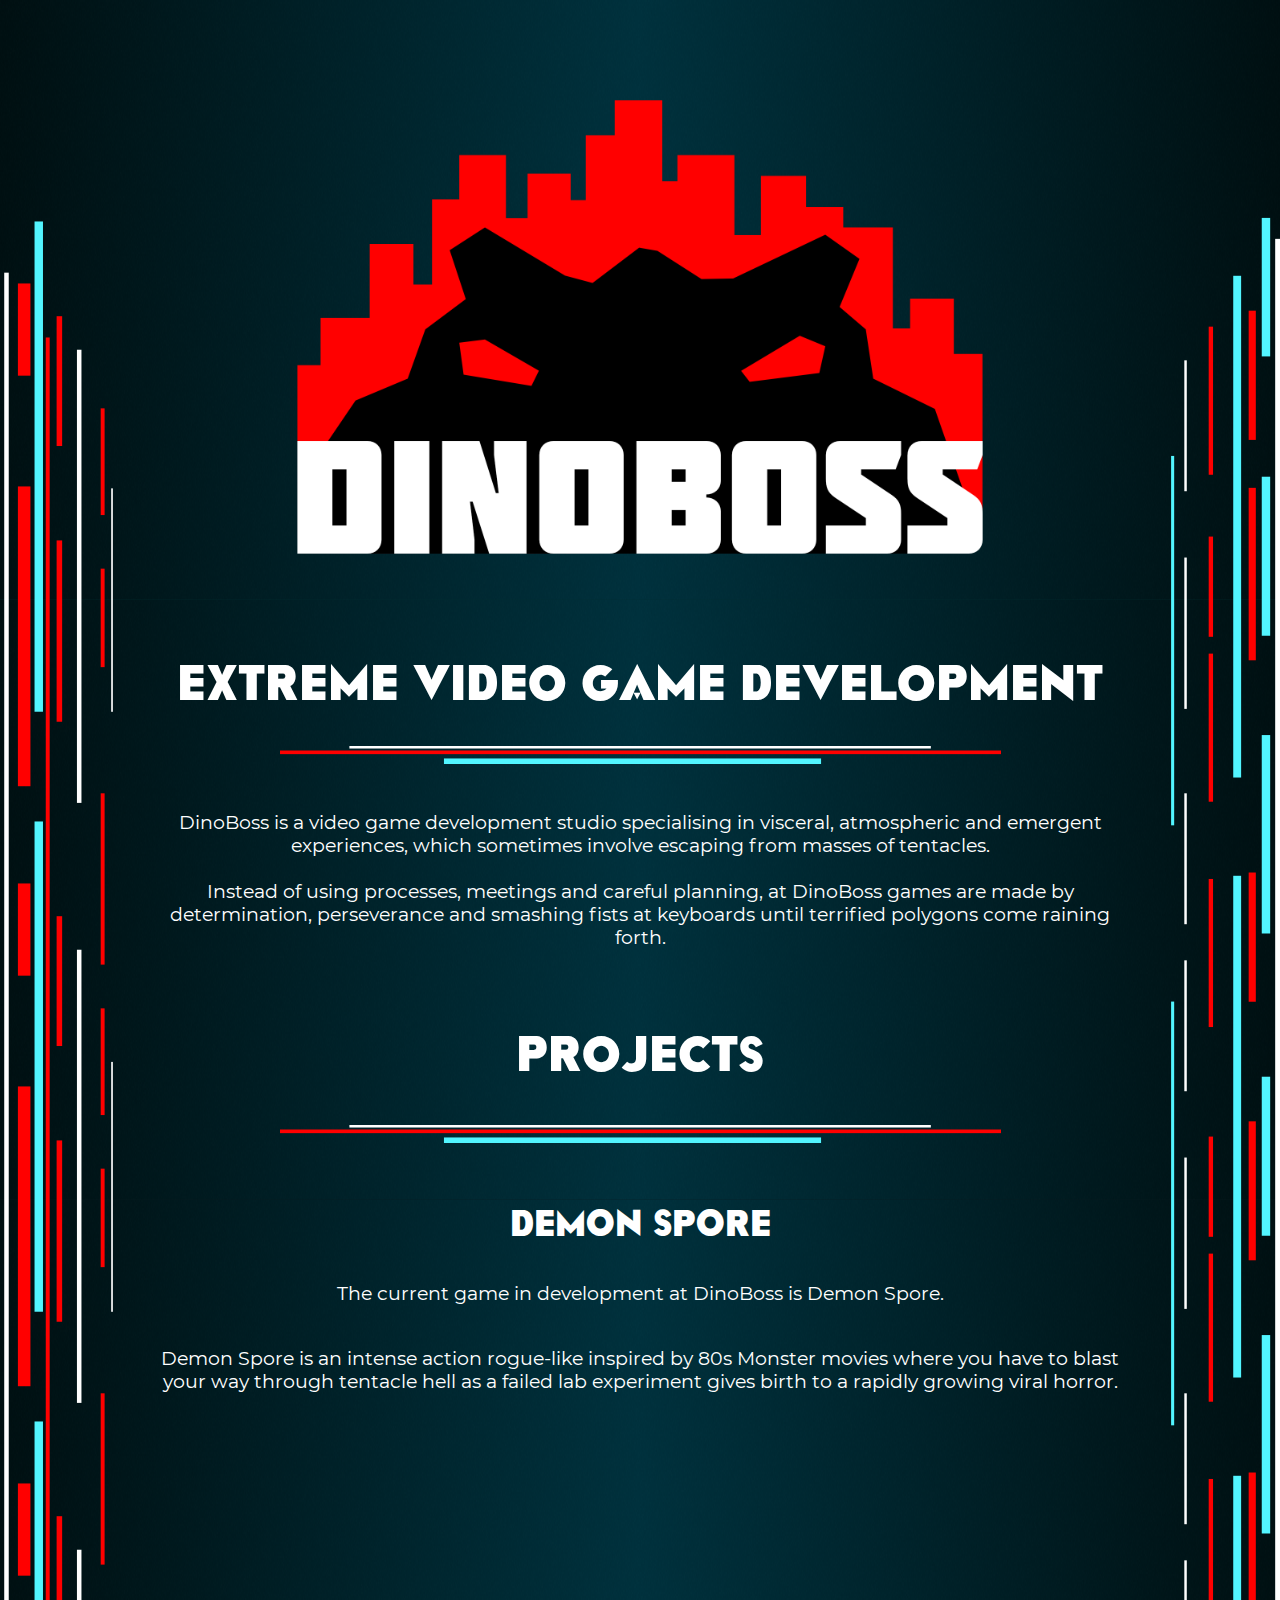
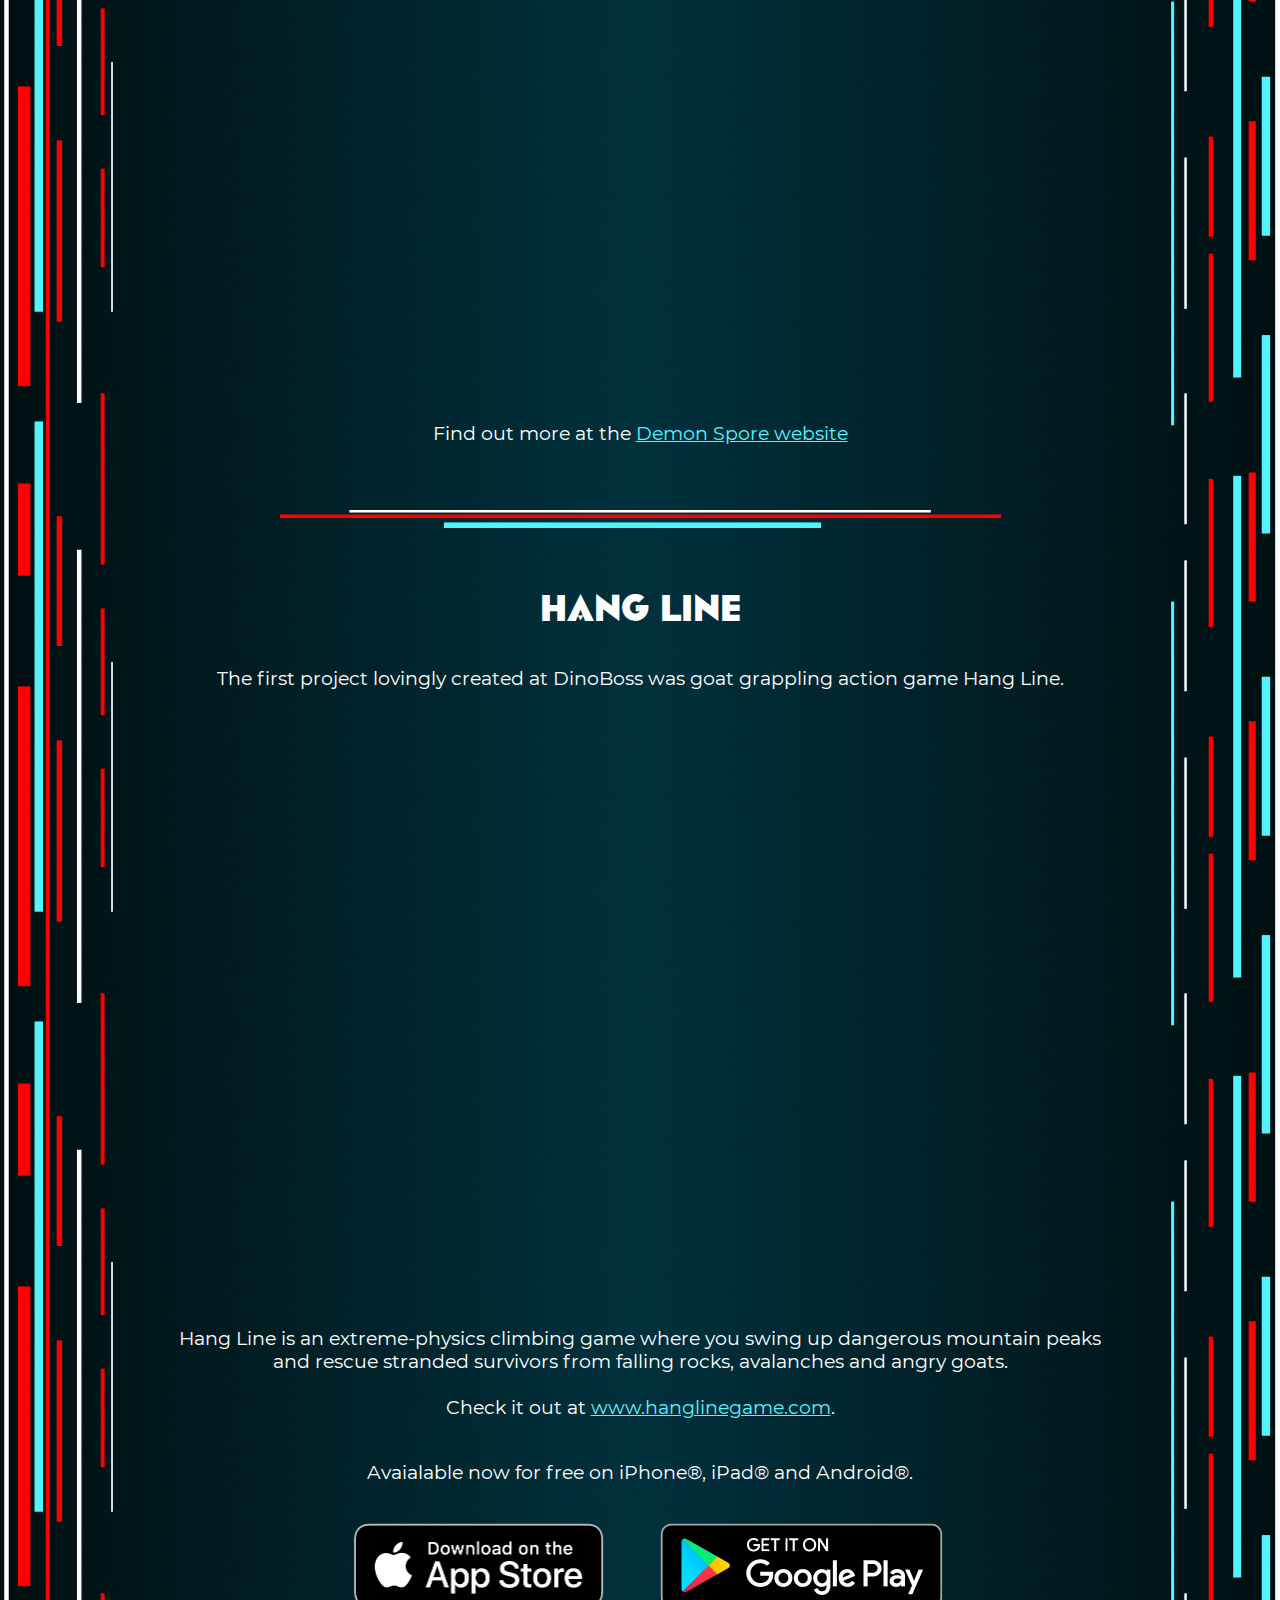
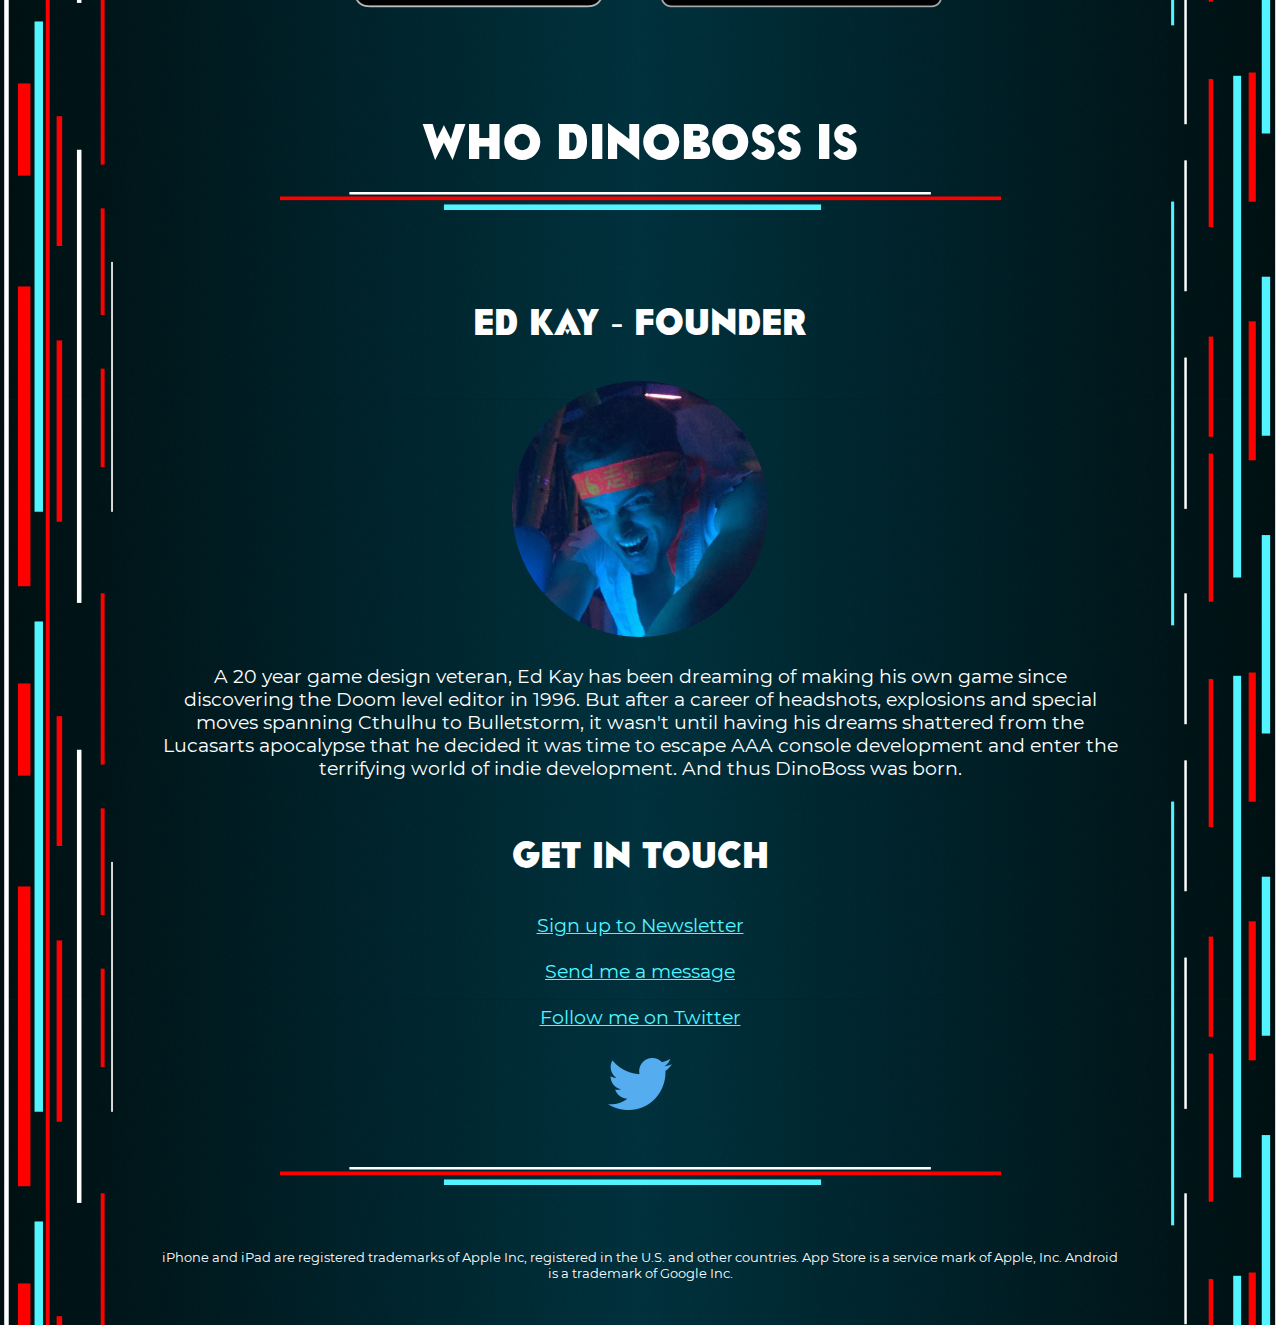
==== commit 5f9727f1: "tiny wording tweak" ====
--- a/index.html
+++ b/index.html
@@ -45,7 +45,7 @@
   <br>DinoBoss is a video game development studio specialising in visceral, atmospheric and emergent experiences, which sometimes involve escaping from masses of tentacles.
 <br>
 <br>
-  Instead of using processes, meetings, planning and expert specialists, at DinoBoss games are made by determination, perseverance and smashing fists at keyboards until terrified polygons come raining forth.</p><p><br></p>
+  Instead of using processes, meetings and careful planning, at DinoBoss games are made by determination, perseverance and smashing fists at keyboards until terrified polygons come raining forth.</p><p><br></p>
 <h2>PROJECTS</h2>
 
 <img src="Images/WebsiteLineBreak.png">
--- a/MainStyle.css
+++ b/MainStyle.css
@@ -15,7 +15,7 @@
 body {
   font-family: "montserrat";
   color: #FFFFFF;
-  background-color: #002D30;
+  background-color: #000A0A;
   font-variant: normal;
   background-image: url("Images/WebsiteDinobossBackgroundTop.png"), url("Images/WebsiteDinobossBackground.png");
   background-repeat: no-repeat, repeat-y;
